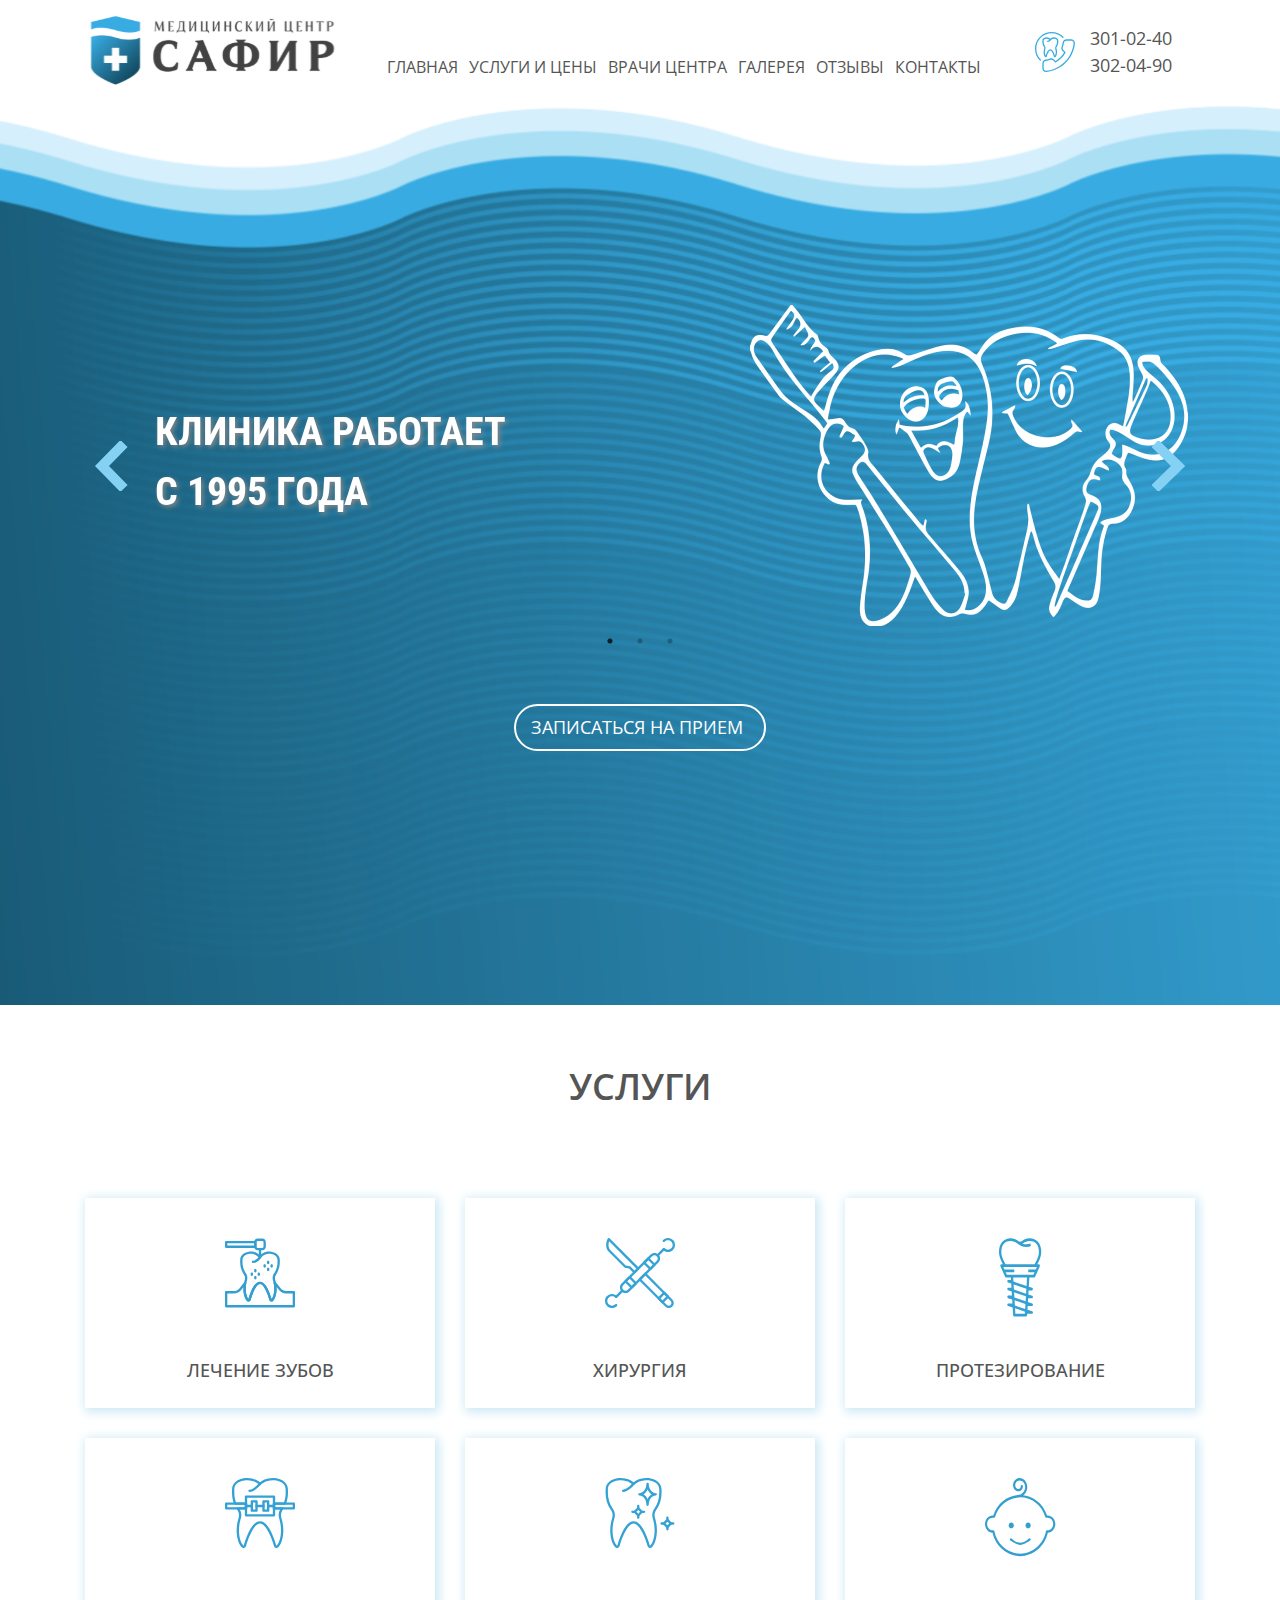
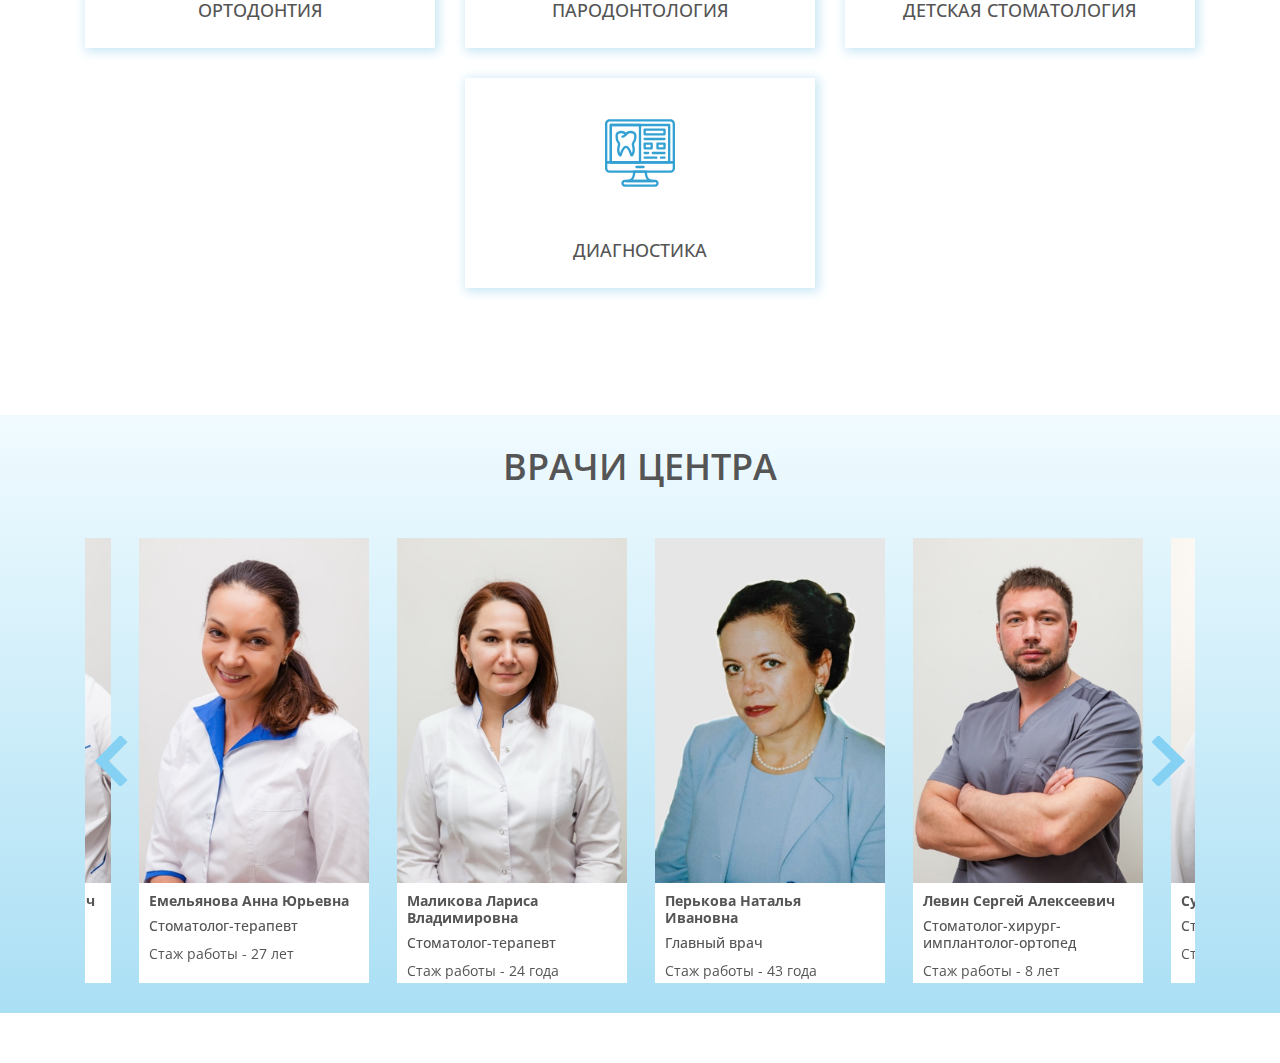
==== index.html @ 2263d725 "Файлы сайта Сафир" ====
<!DOCTYPE html>
<html lang="ru">
<head>
	<meta charset="UTF-8">
	<title>Главная</title>
	<meta name="viewport" content="width=device-width, initial-scale=1">
	<meta name="description" content="">
	<meta name="keywords" content="">
	<link rel="shortcut icon" type="image/x-icon" href="favicon.ico" />
	<!--Start Style -->
	<link rel="stylesheet" href="css/main.css">
	<!-- End Style -->
</head>
<body>
	<nav>
		<div class="yg_nav_top_wrapper">
			<div class="container">
				<div class="row">
					<div class="col-xl-3 col-md-12 col-sm-6">
						<div class="yg_top_logo_block"></div>
					</div>
					<div class="col-xl-7 offset-xl-0 col-lg-8 offset-lg-1 col-md-12">
						<div class="yg_top_menu responsive_menu text-center">
							<ul class="resp_ul">
								<li><a href="#">главная</a></li>
								<li><a href="#">услуги и цены</a></li>
								<li><a href="#">врачи центра</a></li>
								<li><a href="#">галерея</a></li>
								<li><a href="#">отзывы</a></li>
								<li><a href="#">контакты</a></li>
							</ul>
						</div>
					</div>
					<div class="col-xl-2 col-lg-3 offset-lg-0 col-md-4 offset-md-8 col-sm-6">
						<div class="yg_top_phone_block">
							<img class="menu_phone_img" src="img/phone_ico.svg" alt="phone_ico">
								<div class="phone_n">
									<a href="tel:+78123010240">301-02-40</a><br>
									<a href="tel:+78123020490">302-04-90</a>
								</div>							
						</div>
					</div>
				</div>
			</div>
		</div>
	</nav>
	<heder>	
		<div class="yg_heder_wrapper">			
		<div class="burger hidden"><span></span></div>
		<div class="yg_offer_wrapper">
				<div class="container">
					<div class="row">
					    <div class="col-12">
					        <div class="top_slider_wrapper">
					        	<div class="top_slider">
					        	    <!--slide1 start-->				                            
					        	        <div class="container">
					        	            <div class="row justify-content-center align-items-center">
					        	                <div class="col-lg-7 col-md-10">
					        	                    <div class="yg_main_title_box">
					        	                        <h1>клиника работает<br>с&nbsp;1995 года</h1>
					        	                    </div>
					        	                </div>
					        	                <div class="col-lg-5 col-md-4">
					        	                    <div class="gm_heder_img">
					        	                        <img src="img/slider/teeth_friends.png" alt="teeth_friends">
					        	                    </div>
					        	                </div>
					        	            </div>
					        	        </div>
					        	        <!--slide2 start-->				                            
					        	        <div class="container">
					        	            <div class="row justify-content-center align-items-center">
					        	                <div class="col-lg-7 col-md-10">
					        	                    <div class="yg_main_title_box ">
					        	                        <h1>Скидка 10% для пенсионеров на съемные акриловые протезы</h1>      
					        	                    </div>
					        	                </div>
					        	                <div class="col-lg-5 col-md-4">
					        	                    <div class="gm_heder_img">
					        	                        <img src="img/slider/happy_man.png" alt="happy man">
					        	                    </div>
					        	                </div>
					        	            </div>
					        	        </div>
					        	        <!--slide3 start-->				                            
					        	        <div class="container">
					        	            <div class="row justify-content-center align-items-center">
					        	                <div class="col-lg-5 col-md-10">
					        	                    <div class="yg_main_title_box ">
					        	                        <h1>БЕСПЛАТНЫЙ первичный прием<br> и&nbsp;консультация</h1>
					        	                        
					        	                    </div>
					        	                </div>
					        	                <div class="col-lg-7 col-md-4">
					        	                    <div class="gm_heder_img">
					        	                        <img src="img/slider/doc_pat.png" alt="doc & patient">
					        	                    </div>
					        	                </div>
					        	            </div>
					        	        </div>		   
					        	</div>
					        </div>
					    </div>
					</div>
					<div class="row justify-content-center mt-5">
						<div class="col-lg-4 justify-content-center col-md-12">
							<div class="yg_btn">записаться на прием</div>
						</div>
					</div>
				</div>
		</div>										
		</div>
	</heder>
	<section>
		<div class="yg_service_wrapper">
			<div class="container">
			<div class="yg_service_title text-center">
				<h2>услуги</h2>
			</div>
				<div class="row justify-content-center">
					<div class="col-lg-4 col-md-6 col-10 col-10">
						<div class="yg_service_item">
								<div class="yg_serv_img">
									<img src="img/dental-drill.svg" alt="treatment">
								</div>
								<div class="yg_serv_item_title">
									<h3>лечение зубов</h3>
								</div>
								<div class="yg_serv_list">
									<ul>
										<li>Лечение кариеса</li>
										<li>Лечение пульпита</li>
										<li>Лечение периодонтита</li>
									</ul>
								</div>
						</div>
					</div>
													
					<div class="col-lg-4 col-md-6 col-10">
						<div class="yg_service_item">
							<div class="yg_serv_img">
								<img src="img/dentist-tools.svg" alt="treatment">
							</div>
							<div class="yg_serv_item_title">
								<h3>хирургия</h3>
							</div>
							<div class="yg_serv_list">
								<ul>
									<li>Удаление</li>
									<li>Сложное удаление</li>
									<li>Лечение осложнений</li>
									<li>Подготовка к имплантации</li>
								</ul>
							</div>
						</div>
					</div>					
					<div class="col-lg-4 col-md-6 col-10">
						<div class="yg_service_item">
							<div class="yg_serv_img">
								<img src="img/implant.svg" alt="protez">
							</div>
							<div class="yg_serv_item_title">
								<h3>протезирование</h3>
							</div>
							<div class="yg_serv_list">
								<ul>
									<li>Имплантация</li>
									<li>Съемное протезирование</li>
									<li>Несьемное протезирование</li>
									<li>Коронки</li>
									<li>Виниры</li>
								</ul>
							</div>
						</div>
					</div>							
					<div class="col-lg-4 col-md-6 col-10">
						<div class="yg_service_item">
							<div class="yg_serv_img">
								<img src="img/braces.svg" alt="orto">
							</div>
							<div class="yg_serv_item_title">
								<h3>ортодонтия</h3>
							</div>
							<div class="yg_serv_list">
								<ul>
									<li>Брекет-системы</li>
									<li>Капы</li>
									<li>Элайнеры</li>
								</ul>
							</div>
						</div>
					</div>
					<div class="col-lg-4 col-md-6 col-10">
						<div class="yg_service_item">
							<div class="yg_serv_img">
								<img src="img/healthy-tooth.svg" alt="parodont">
							</div>
							<div class="yg_serv_item_title">
								<h3>пародонтология</h3>
							</div>
							<div class="yg_serv_list">
								<ul>
									<li>Чистка зубных отложений</li>
									<li>Лечение пародонтита</li>
									<li>Лечение пародонтоза</li>
									<li>Лечение гингивита</li>
								</ul>
							</div>
						</div>
					</div>
					<div class="col-lg-4 col-md-6 col-10">
						<div class="yg_service_item">
							<div class="yg_serv_img">
								<img src="img/baby.svg" alt="baby">
							</div>
							<div class="yg_serv_item_title">
								<h3>детская стоматология</h3>
							</div>
							<div class="yg_serv_list">
								<ul>
									<li>Лечение молочных зубов</li>
									<li>Лечение постоянных зубов</li>
									<li>Гигиена</li>
									<li>Профилактика кариеса</li>
								</ul>
							</div>
						</div>
					</div>
					<div class="col-lg-4 col-md-6 col-10">
						<div class="yg_service_item">
							<div class="yg_serv_img">
								<img src="img/computer.svg" alt="computer">
							</div>
							<div class="yg_serv_item_title">
								<h3>диагностика</h3>
							</div>
							<div class="yg_serv_list">
								<ul>
									<li>Ортопантомография</li>
									<li>Компьютерная томография</li>
									<li>Рентгенография</li>								
								</ul>
							</div>
						</div>
					</div>
				</div>
				
			</div>									
		</div>
	</section>
	<section>
		<div class="yg_team_wrapper">
			<div class="yg_team_title text-center">
			<h2>врачи центра</h2>
			</div>
			<div class="container">
				<div class="row">
					<div class="col">				
						<div class="team_slider">
							<div>
							<div class="doc_item">
								<div class="doc_img">
									<img src="img/doctors/PerkovaNI.jpg" alt="">
								</div>
								<div class="doc_description">
									<span><h5>Перькова Наталья Ивановна</h5></span>
									<span><h6>Главный врач</h6></span>
									<span>
										<p>Стаж работы - 43 года</p>
									</span>
								</div>
							</div>
						</div>
							<div>
								<div class="doc_item">
									<div class="doc_img">
										<img src="img/doctors/LevinSA.jpg" alt="">
									</div>
									<div class="doc_description">
										<span><h5>Левин Сергей Алексеевич</h5></span>
										<span><h6>Стоматолог-хирург-имплантолог-ортопед</h6></span>
										<span>
											<p>Стаж работы - 8 лет</p>
										</span>
									</div>
								</div>
							</div>
							<div>
								<div class="doc_item">
									<div class="doc_img">
										<img src="img/doctors/SuslonovaAY.jpg" alt="">
									</div>
									<div class="doc_description">
										<span><h5>Суслонова Анна Юрьевна</h5></span>
										<span><h6>Стоматолог-терапевт</h6></span>
										<span>
											<p>Стаж работы - 31 год</p>
										</span>
									</div>
								</div>
							</div>
							<div>
								<div class="doc_item">
									<div class="doc_img">
										<img src="img/doctors/MaleevaKS.jpg" alt="">
									</div>
									<div class="doc_description">
										<span><h5>Малеева Карина Сергеевна</h5></span>
										<span><h6>Стоматолог-терапевт детский</h6></span>
										<span>
											<p>Стаж работы - 7 лет</p>
										</span>
									</div>
								</div>
							</div>
							<div>
								<div class="doc_item">
									<div class="doc_img">
										<img src="img/doctors/GavrikOD.jpg" alt="">
									</div>
									<div class="doc_description">
										<span><h5>Гаврик Оксана Дмитриевна</h5></span>
										<span><h6>Стоматолог-терапевт-ортопед</h6></span>
										<span>
											<p>Стаж работы - 17 лет</p>
										</span>
									</div>
								</div>
							</div>
							<div>
								<div class="doc_item">
									<div class="doc_img">
										<img src="img/doctors/MarchenkoLI.jpg" alt="">
									</div>
									<div class="doc_description">
										<span><h5>Марченко Леонид Иванович</h5></span>
										<span><h6>Стоматолог-ортопед</h6></span>
										<span>
											<p>Стаж работы - 34 года</p>
										</span>
									</div>
								</div>
							</div>
							<div>
								<div class="doc_item">
									<div class="doc_img">
										<img src="img/doctors/MarchenkoTS.jpg" alt="">
									</div>
									<div class="doc_description">
										<span><h5>Марченко Татьяна Сергеевна</h5></span>
										<span><h6>Стоматолог-терапевт</h6></span>
										<span>
											<p>Стаж работы - 33 года</p>
										</span>
									</div>
								</div>
							</div>
							<div>
								<div class="doc_item">
									<div class="doc_img">
										<img src="img/doctors/SokolinskayaMM.jpg" alt="">
									</div>
									<div class="doc_description">
										<span><h5>Соколинская Маргарита Михайловна</h5></span>
										<span><h6>Стоматолог-терапевт</h6></span>
										<span>
											<p>Стаж работы - 18 лет</p>
										</span>
									</div>
								</div>
							</div>
							<div>
								<div class="doc_item">
									<div class="doc_img">
										<img src="img/doctors/ArbuzovAI.jpg" alt="">
									</div>
									<div class="doc_description">
										<span><h5>Арбузов Алексей Игоревич</h5></span>
										<span><h6>Стоматолог-хирург</h6></span>
										<span>
											<p>Стаж работы - 22 года</p>
										</span>
									</div>
								</div>
							</div>
							<div>
								<div class="doc_item">
									<div class="doc_img">
										<img src="img/doctors/EmelyanovaAY.jpg" alt="">
									</div>
									<div class="doc_description">
										<span><h5>Емельянова Анна Юрьевна</h5></span>
										<span><h6>Стоматолог-терапевт</h6></span>
										<span>
											<p>Стаж работы - 27 лет</p>
										</span>
									</div>
								</div>
							</div>
							<div>
								<div class="doc_item">
									<div class="doc_img">
										<img src="img/doctors/MalikovaLV.jpg" alt="">
									</div>
									<div class="doc_description">
										<span><h5>Маликова Лариса Владимировна</h5></span>
										<span><h6>Стоматолог-терапевт</h6></span>
										<span>
											<p>Стаж работы - 24 года</p>
										</span>
									</div>
								</div>
							</div>
						</div>
					</div>
				</div>
			</div>
		</div>
	</section>		
<!--JS start-->
<script src="js/jquery-3.4.1.min.js"></script>
<script src="js/jquery-migrate-1.2.1.min.js"></script>
<script src="js/slick.min.js"></script>
<script src="js/index.js"></script>
<!--JS end-->
</body>
</html>
---- css/main.css ----
@import url('https://fonts.googleapis.com/css?family=Open+Sans:400,800|Roboto+Condensed&display=swap&subset=cyrillic');
@import url("bootstrap.css");
@import url("animate.css");
@import url("slick.css");
@import url("slick-theme.css");
@import url("style.css");
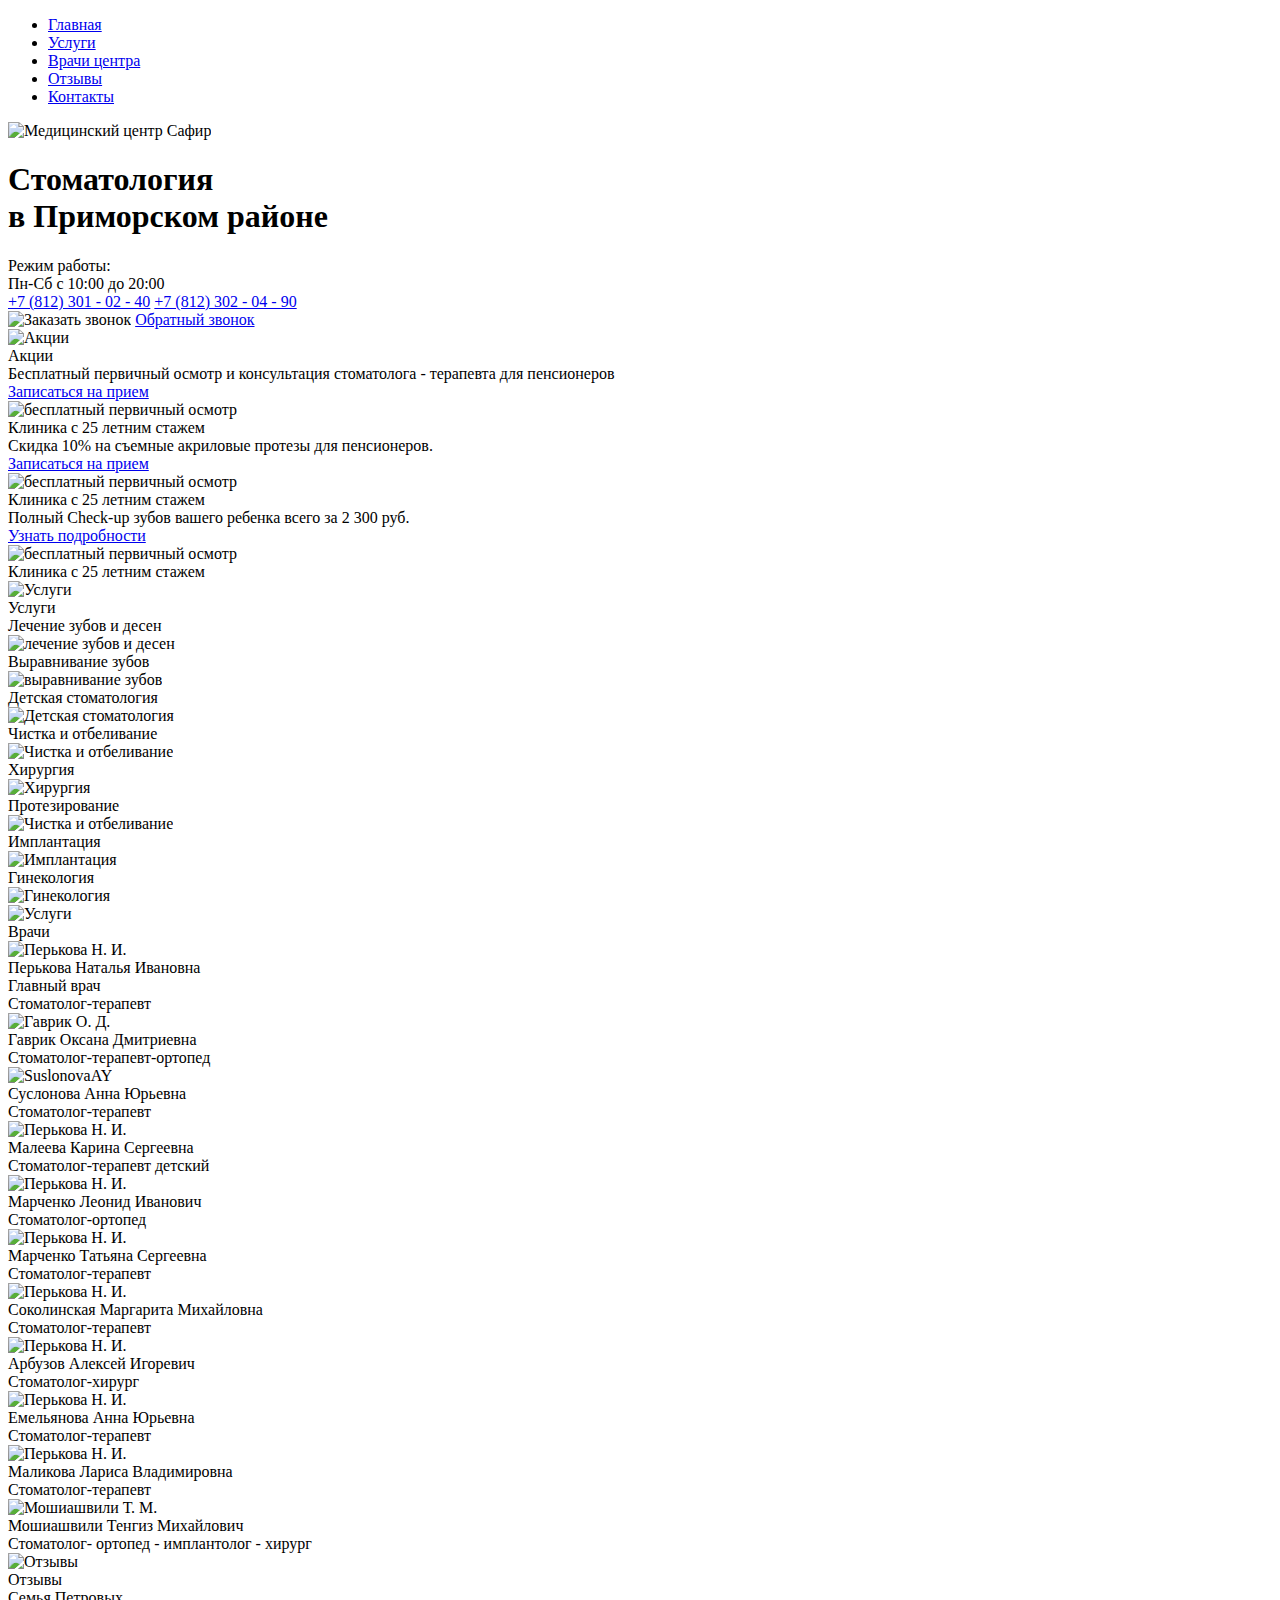
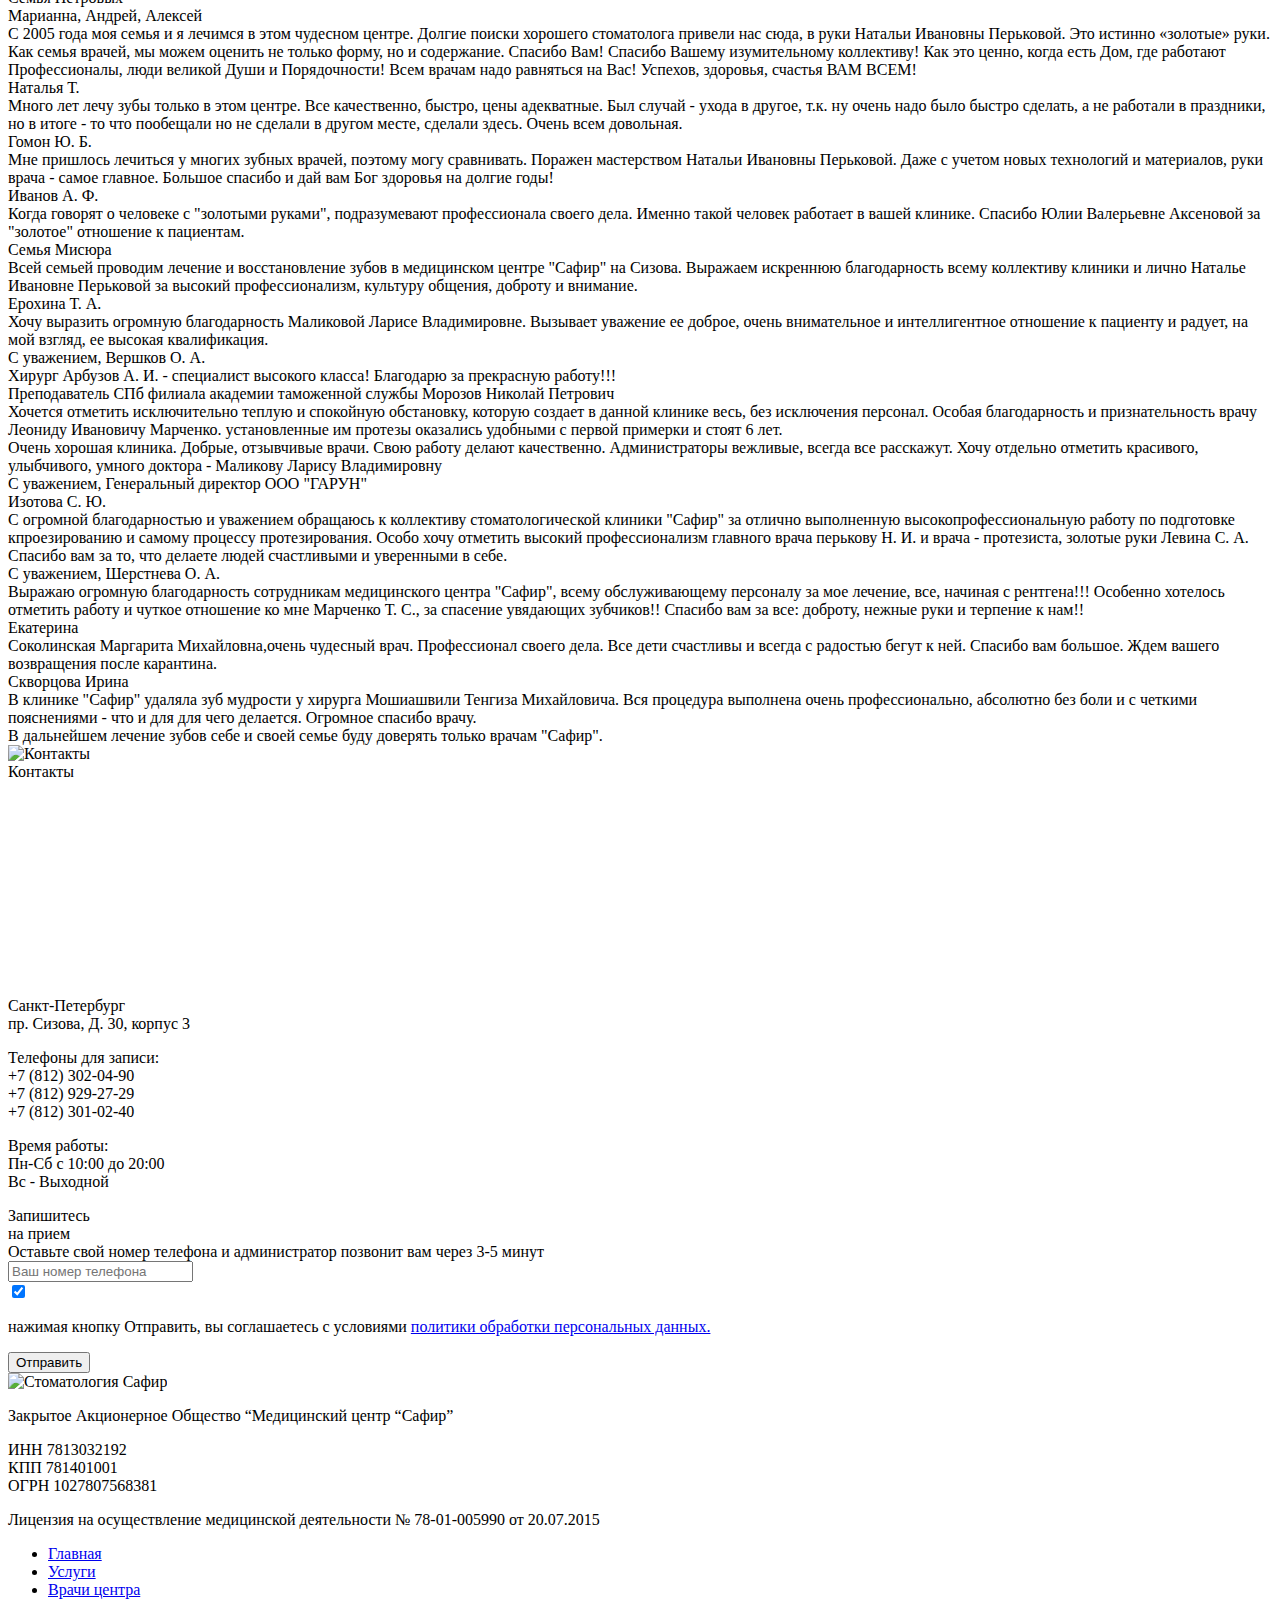
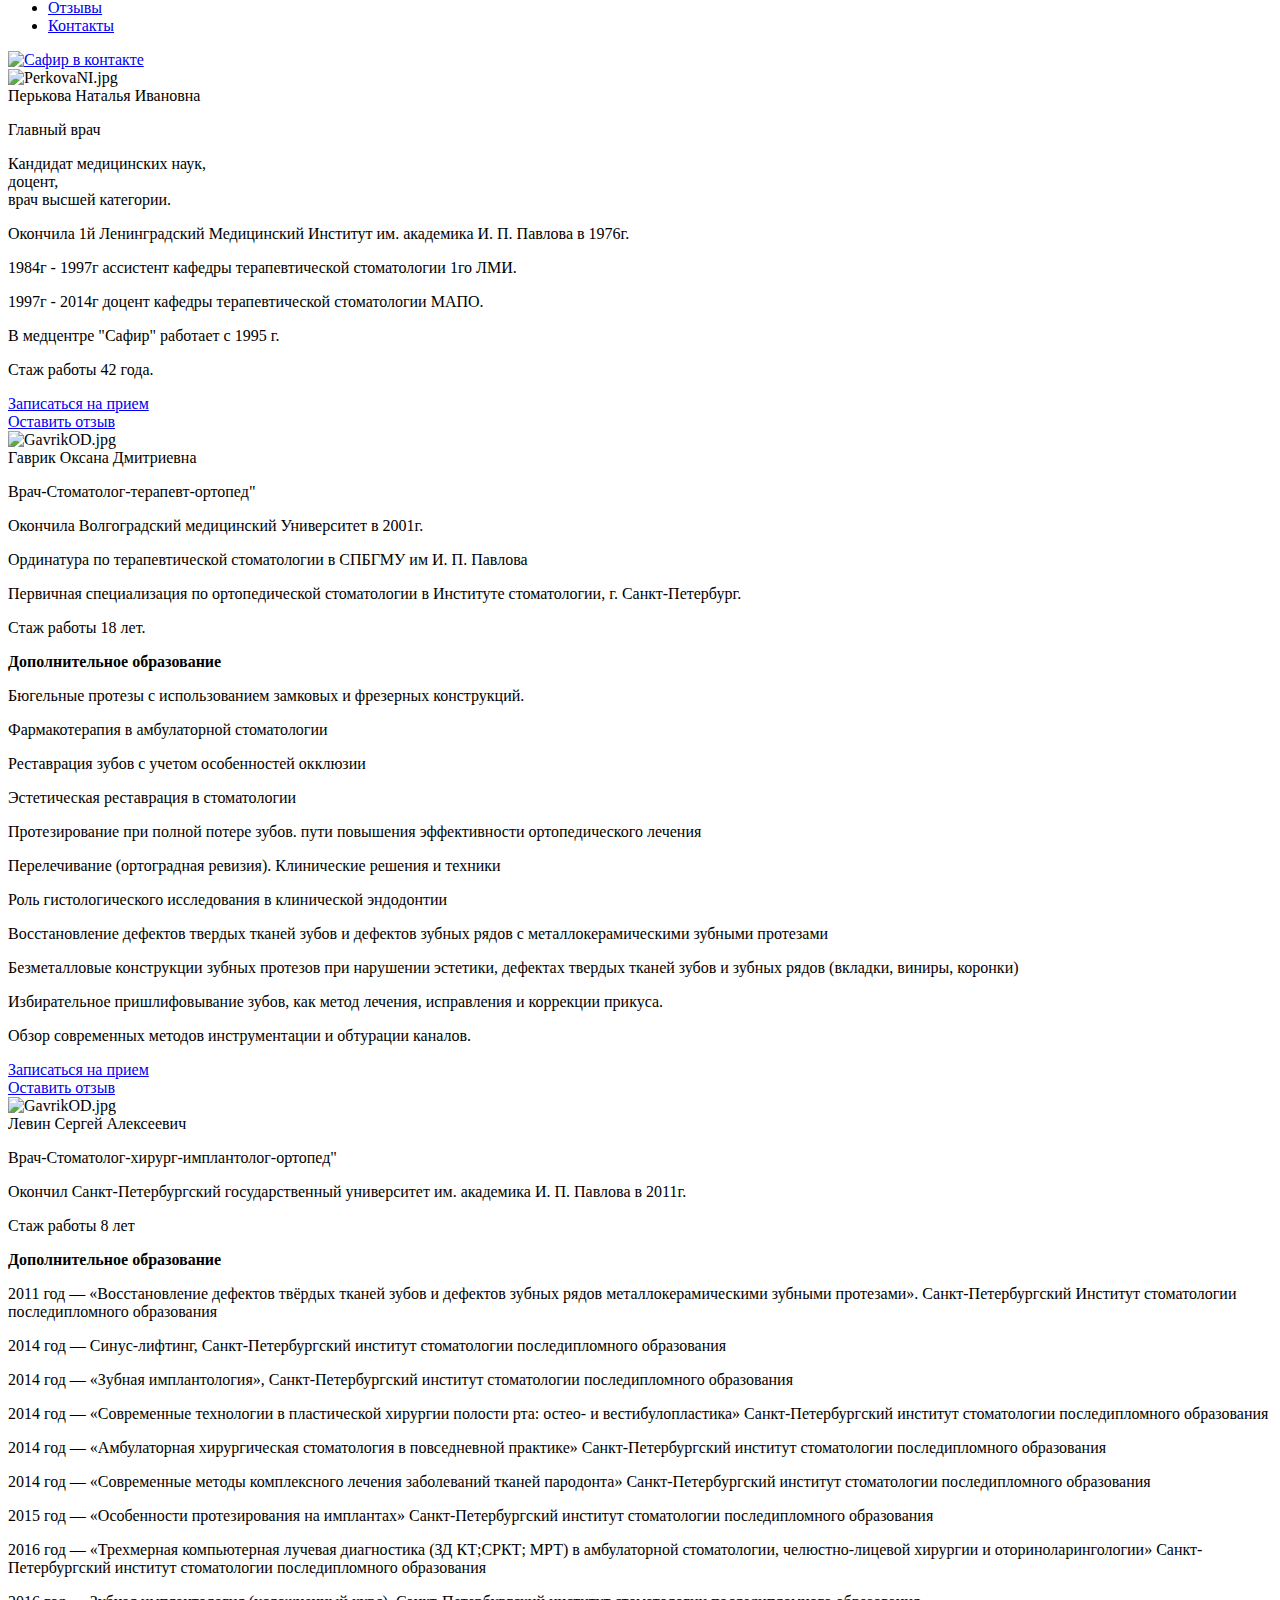
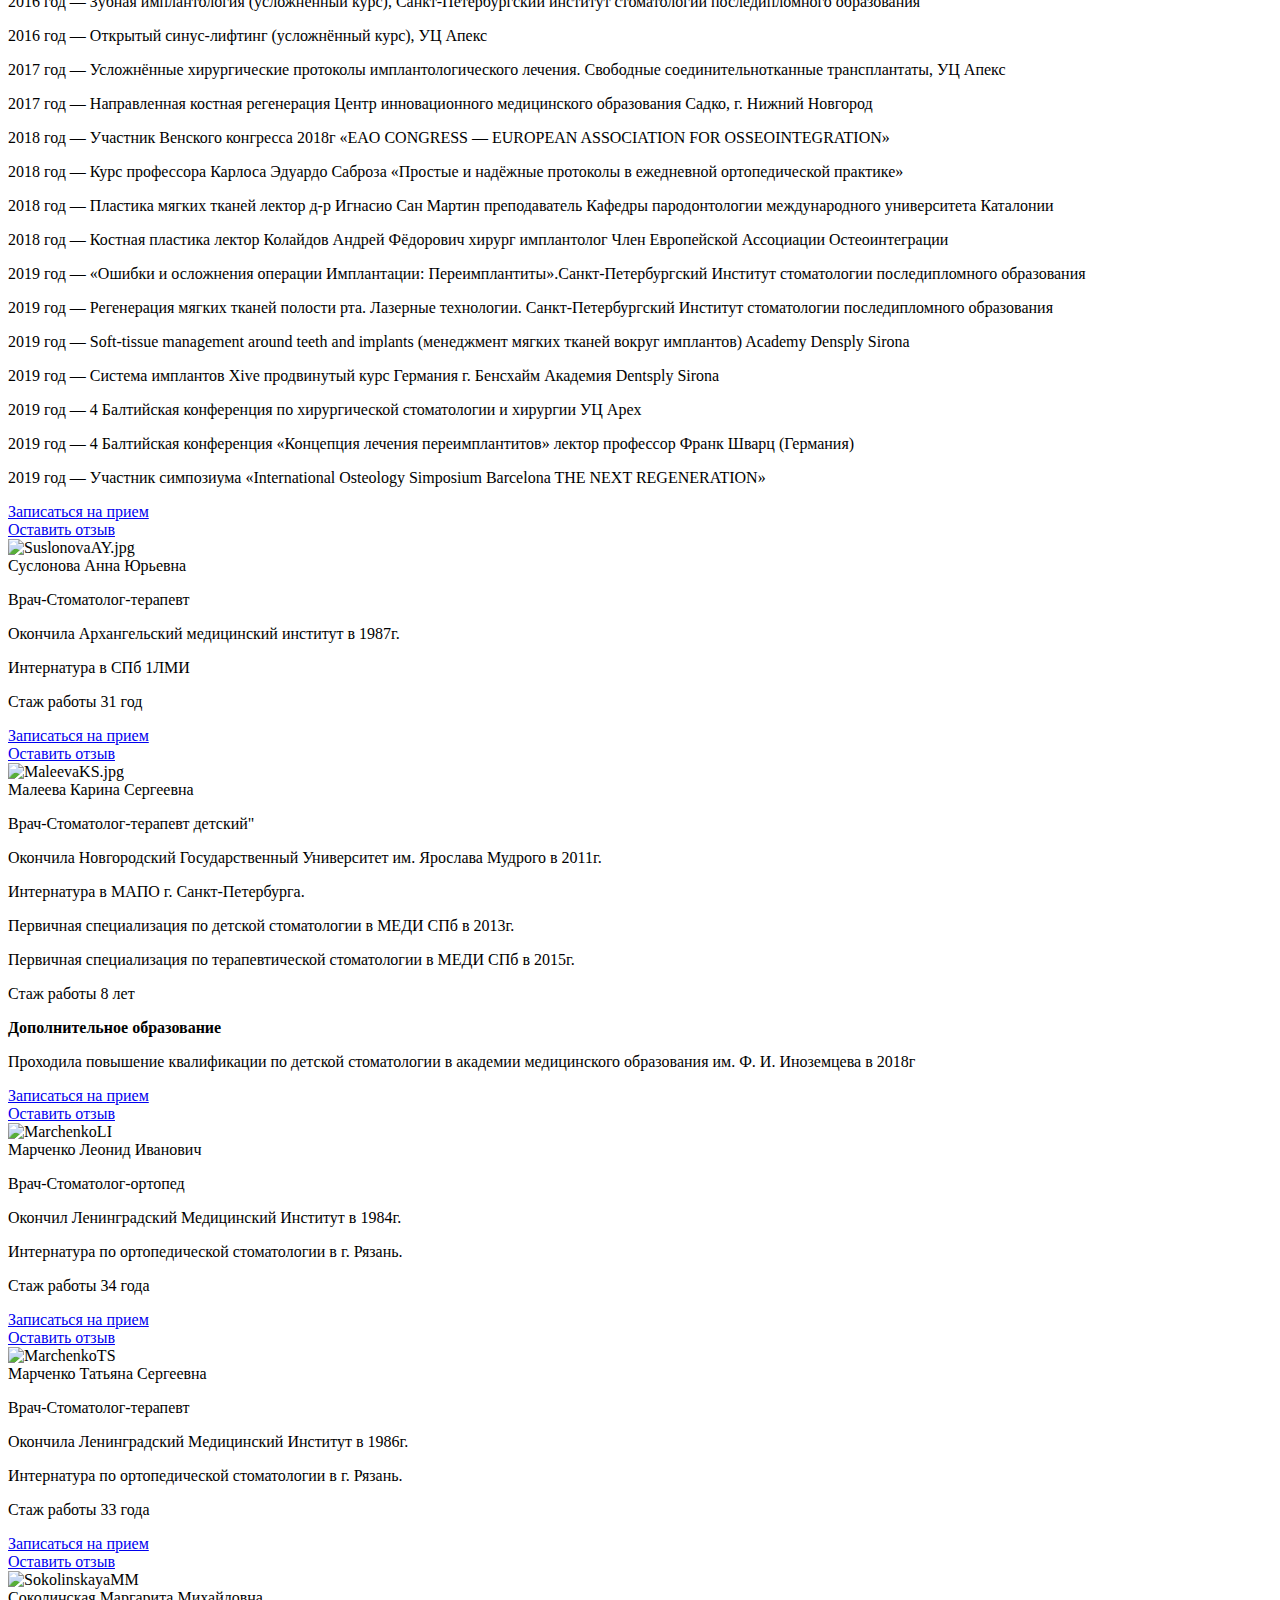
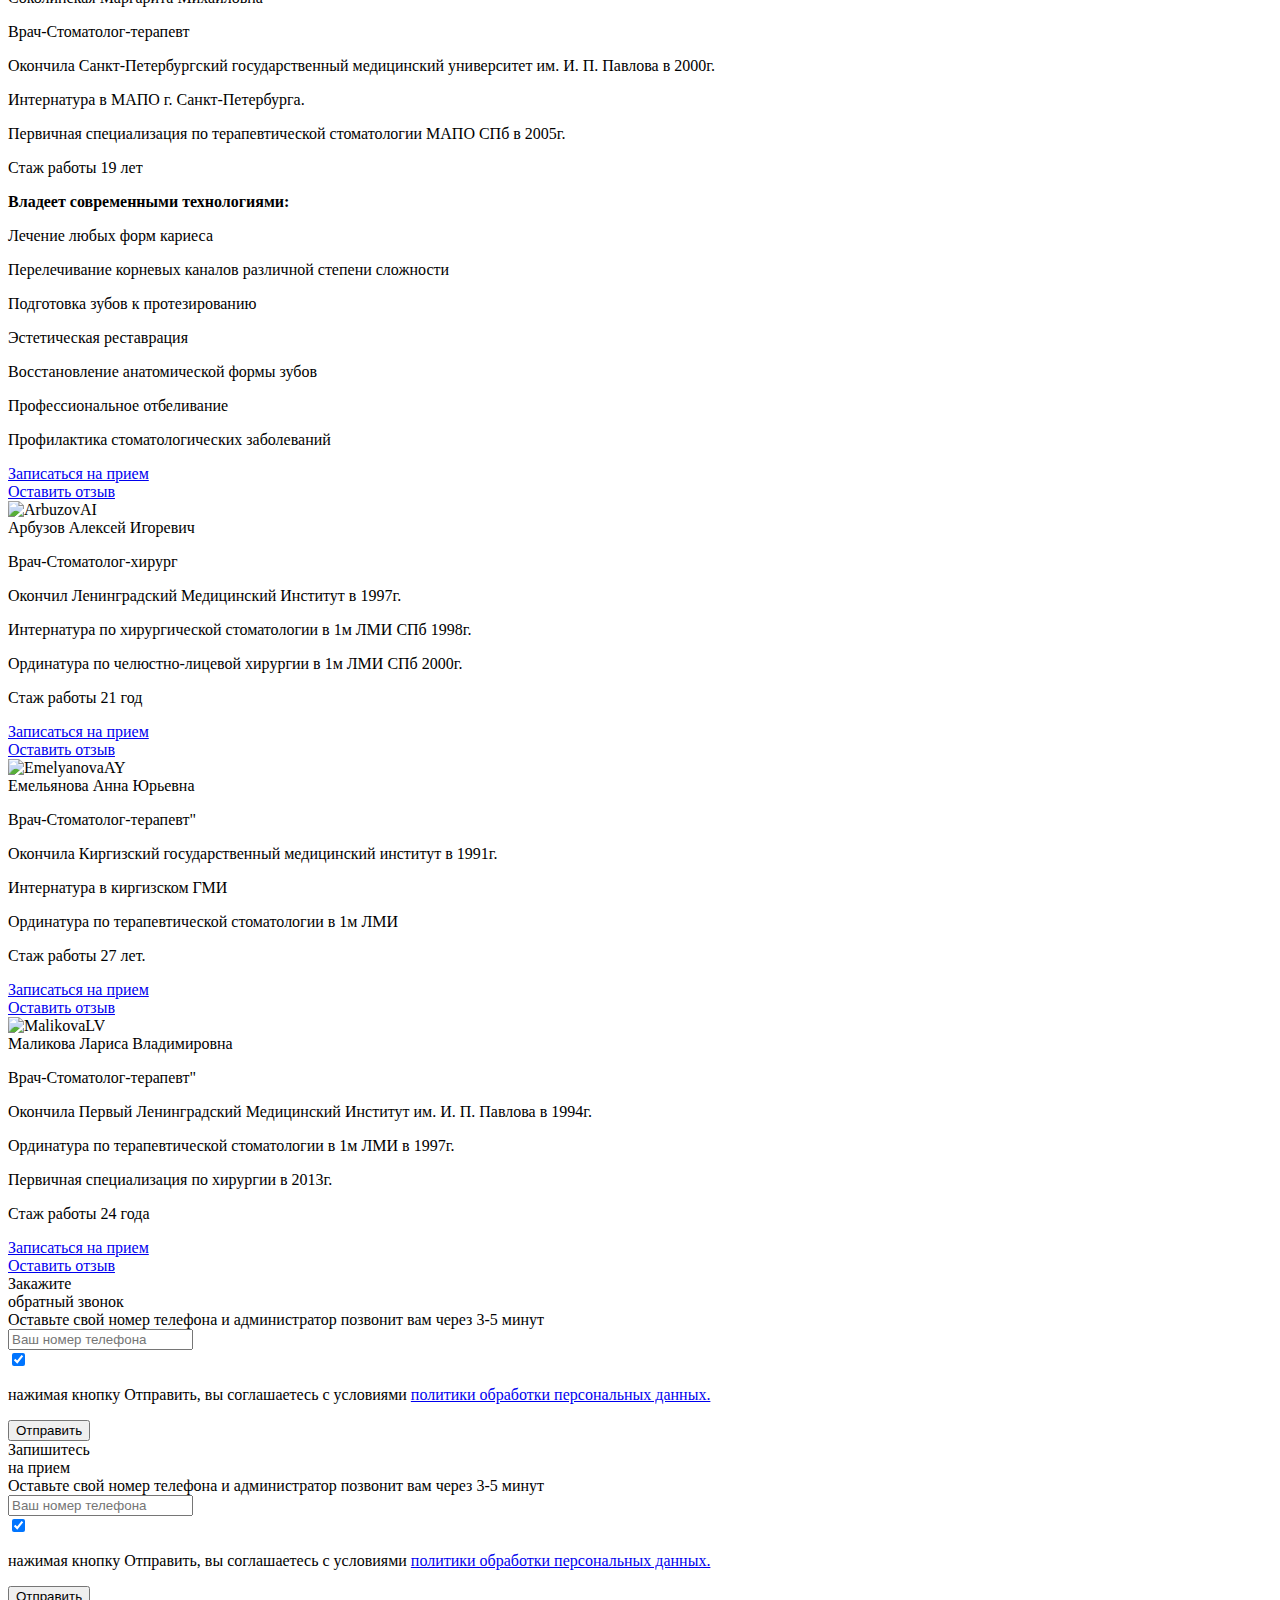
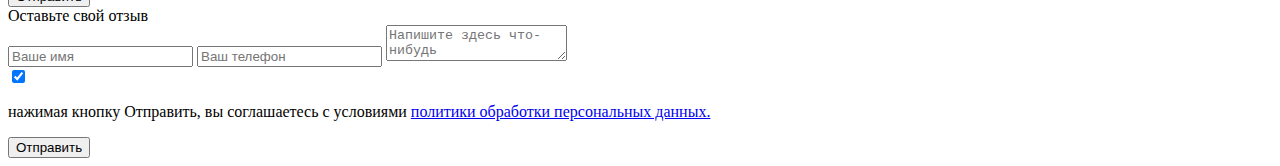
==== commit 454ab60e: "Add files via upload" ====
--- a/index.html
+++ b/index.html
@@ -1,428 +1,1378 @@
 <!DOCTYPE html>
 <html lang="ru">
+
 <head>
 	<meta charset="UTF-8">
-	<title>Главная</title>
+	<title>МЦ "Сафир" Главная</title>
 	<meta name="viewport" content="width=device-width, initial-scale=1">
-	<meta name="description" content="">
-	<meta name="keywords" content="">
+	<meta name="description"
+		content="сайт стоматологического центра Сафир. Любые виды стоматологических услуг в Приморском районе">
+	<meta name="keywords" content="стоматология, зубной врач, лечение зубов и десен">
+	<meta name="yandex-verification" content="ceb46bb71b4fa4ed" />
 	<link rel="shortcut icon" type="image/x-icon" href="favicon.ico" />
+	<link rel="canonical" href="http://www.medsafir.ru" />
 	<!--Start Style -->
-	<link rel="stylesheet" href="css/main.css">
+	<link rel="stylesheet" href="css/main.css?ver125">
 	<!-- End Style -->
+	<script src="https://api-maps.yandex.ru/2.1/?apikey=2a61b5b8-37aa-420f-8328-90ce4ab8f5e9&lang=ru_RU">
+	</script>
+
 </head>
+
 <body>
-	<nav>
-		<div class="yg_nav_top_wrapper">
+
+	<!--Preloader start-->
+	<div class="loaderArea">
+		<div class="loader"></div>
+	</div>
+	<!--Preloader end-->
+	<div id="my-page">
+		<a href="#my-menu" class="hamburger hamburger--emphatic">
+			<span class="hamburger-box">
+				<span class="hamburger-inner"></span>
+			</span>
+		</a>
+		<div id="my-header">
+			<nav id="my-menu">
+				<ul>
+					<li class="Selected"><a href="#my-page">Главная</a></li>
+					<li><a href="#service">Услуги</a></li>
+					<li><a href="#doctors">Врачи центра</a></li>
+					<li><a href="#testimonial">Отзывы</a></li>
+					<li><a href="#contacts">Контакты</a></li>
+				</ul>
+			</nav>
 			<div class="container">
-				<div class="row">
-					<div class="col-xl-3 col-md-12 col-sm-6">
-						<div class="yg_top_logo_block"></div>
-					</div>
-					<div class="col-xl-7 offset-xl-0 col-lg-8 offset-lg-1 col-md-12">
-						<div class="yg_top_menu responsive_menu text-center">
-							<ul class="resp_ul">
-								<li><a href="#">главная</a></li>
-								<li><a href="#">услуги и цены</a></li>
-								<li><a href="#">врачи центра</a></li>
-								<li><a href="#">галерея</a></li>
-								<li><a href="#">отзывы</a></li>
-								<li><a href="#">контакты</a></li>
-							</ul>
-						</div>
-					</div>
-					<div class="col-xl-2 col-lg-3 offset-lg-0 col-md-4 offset-md-8 col-sm-6">
-						<div class="yg_top_phone_block">
-							<img class="menu_phone_img" src="img/phone_ico.svg" alt="phone_ico">
-								<div class="phone_n">
-									<a href="tel:+78123010240">301-02-40</a><br>
-									<a href="tel:+78123020490">302-04-90</a>
-								</div>							
-						</div>
+				<div class="top-line">
+					<div class="logo-top">
+						<img src="img/logo.svg" alt="Медицинский центр Сафир">
+					</div>
+					<div class="descriptor">
+						<h1>
+							Стоматология<br>в Приморском районе
+						</h1>
+					</div>
+					<div class="workTime">Режим работы:<br> Пн-Сб с 10:00 до 20:00</div>
+					<div class="top-phone">
+						<a href="tel:+78123010240"><span>+7 (812) 301 - 02 - 40</span></a>
+						<a href="tel:+78123020490"><span>+7 (812) 302 - 04 - 90</span></a>
+					</div>
+					<div class="callBack_btn">
+						<span class="callBack_btn__ico">
+							<img src="img/phone-icon.svg" alt="Заказать звонок">
+						</span>
+						<a data-fancybox data-src="#popup-callback-window" href="javascript:;" class="callback">Обратный
+							звонок</a>
 					</div>
 				</div>
 			</div>
 		</div>
-	</nav>
-	<heder>	
-		<div class="yg_heder_wrapper">			
-		<div class="burger hidden"><span></span></div>
-		<div class="yg_offer_wrapper">
+		<div id="my-content">
+			<div class="row">
+				<!--<div class="container quarantine">
+					<div class="quarantine-info tc">
+						<p class="quarantine-info__title">
+							ВНИМАНИЕ!
+						</p>
+						<p>Уважаемые пациенты!</p>
+						<p>27 августа и 02 сентября 2020 г. медицинский центр работать не будет по техническим причинам.
+						</p>
+					</div>
+				</div>-->
+			</div>
+			<section id="offer" class="offer">
 				<div class="container">
 					<div class="row">
-					    <div class="col-12">
-					        <div class="top_slider_wrapper">
-					        	<div class="top_slider">
-					        	    <!--slide1 start-->				                            
-					        	        <div class="container">
-					        	            <div class="row justify-content-center align-items-center">
-					        	                <div class="col-lg-7 col-md-10">
-					        	                    <div class="yg_main_title_box">
-					        	                        <h1>клиника работает<br>с&nbsp;1995 года</h1>
-					        	                    </div>
-					        	                </div>
-					        	                <div class="col-lg-5 col-md-4">
-					        	                    <div class="gm_heder_img">
-					        	                        <img src="img/slider/teeth_friends.png" alt="teeth_friends">
-					        	                    </div>
-					        	                </div>
-					        	            </div>
-					        	        </div>
-					        	        <!--slide2 start-->				                            
-					        	        <div class="container">
-					        	            <div class="row justify-content-center align-items-center">
-					        	                <div class="col-lg-7 col-md-10">
-					        	                    <div class="yg_main_title_box ">
-					        	                        <h1>Скидка 10% для пенсионеров на съемные акриловые протезы</h1>      
-					        	                    </div>
-					        	                </div>
-					        	                <div class="col-lg-5 col-md-4">
-					        	                    <div class="gm_heder_img">
-					        	                        <img src="img/slider/happy_man.png" alt="happy man">
-					        	                    </div>
-					        	                </div>
-					        	            </div>
-					        	        </div>
-					        	        <!--slide3 start-->				                            
-					        	        <div class="container">
-					        	            <div class="row justify-content-center align-items-center">
-					        	                <div class="col-lg-5 col-md-10">
-					        	                    <div class="yg_main_title_box ">
-					        	                        <h1>БЕСПЛАТНЫЙ первичный прием<br> и&nbsp;консультация</h1>
-					        	                        
-					        	                    </div>
-					        	                </div>
-					        	                <div class="col-lg-7 col-md-4">
-					        	                    <div class="gm_heder_img">
-					        	                        <img src="img/slider/doc_pat.png" alt="doc & patient">
-					        	                    </div>
-					        	                </div>
-					        	            </div>
-					        	        </div>		   
-					        	</div>
-					        </div>
-					    </div>
-					</div>
-					<div class="row justify-content-center mt-5">
-						<div class="col-lg-4 justify-content-center col-md-12">
-							<div class="yg_btn">записаться на прием</div>
-						</div>
-					</div>
-				</div>
-		</div>										
+						<div class="col-md-2 col-sm-12">
+							<div class="section-title">
+								<img src="img/Offer-title.png" alt="Акции">
+							</div>
+							<div class="section-suptitle">Акции</div>
+						</div>
+						<div class="col-md-9 offset-md-1">
+							<div class="offer-slider wow bounceInUp" data-wow-delay="1s">
+								<div>
+									<div class="offer-slider__item">
+										<div class="offer-slider__item-descr">
+											<div class="offer-slider__item-title">
+												Бесплатный первичный осмотр и консультация cтоматолога - терапевта для
+												пенсионеров
+											</div>
+											<a data-fancybox data-src="#popup-booking-window" href="javascript:;"
+												class="docZapis offer-slider__item-btn">Записаться на прием</a>
+										</div>
+										<div class="offer-slider__item-img">
+											<img src="img/offer1.jpg" alt="бесплатный первичный осмотр">
+										</div>
+									</div>
+									<div class="offer-slider__line">
+										Клиника с 25 летним стажем
+									</div>
+								</div>
+								<div>
+									<div class="offer-slider__item">
+										<div class="offer-slider__item-descr">
+											<div class="offer-slider__item-title">
+												Скидка 10% на съемные акриловые протезы для пенсионеров.
+											</div>
+											<a data-fancybox data-src="#popup-booking-window" href="javascript:;"
+												class="docZapis offer-slider__item-btn">Записаться на прием</a>
+										</div>
+										<div class="offer-slider__item-img">
+											<img src="img/offer2.jpg" alt="бесплатный первичный осмотр">
+										</div>
+									</div>
+									<div class="offer-slider__line">
+										Клиника с 25 летним стажем
+									</div>
+								</div>
+								<div>
+									<div class="offer-slider__item">
+										<div class="offer-slider__item-descr">
+											<div class="offer-slider__item-title">
+												Полный Check-up зубов вашего ребенка всего за 2 300 руб.
+											</div>
+											<a href="childdent.html" class="docZapis offer-slider__item-btn">Узнать
+												подробности</a>
+										</div>
+										<div class="offer-slider__item-img">
+											<img src="img/offer3.jpg" alt="бесплатный первичный осмотр">
+										</div>
+									</div>
+									<div class="offer-slider__line">
+										Клиника с 25 летним стажем
+									</div>
+								</div>
+							</div>
+						</div>
+					</div>
+				</div>
+			</section>
+			<section id="service" class="service">
+				<div class="container container-white">
+					<div class="row">
+						<div class="col-md-2">
+							<div class="section-title">
+								<img src="img/Service-title.png" alt="Услуги">
+							</div>
+							<div class="section-suptitle">Услуги</div>
+						</div>
+						<div class="col-md-9 offset-md-1">
+							<div class="row">
+								<div class="col-md-4">
+									<div class="service__item service-big-vert wow bounceInUp" data-wow-offset="400">
+										<a href="therapy.html"></a>
+										<div class="service__item-title">
+											Лечение зубов и десен
+										</div>
+										<div class="service__item-icon">
+											<img src="img/therapy.svg" alt="лечение зубов и десен">
+										</div>
+									</div>
+								</div>
+								<div class="col-md-8">
+									<div class="row">
+										<div class="col-md-6">
+											<div class="service__item wow bounceInUp" data-wow-offset="400"
+												data-wow-delay=".5s">
+												<a href="ortodont.html" class="service-link"></a>
+												<div class="service__item-title">
+													Выравнивание зубов
+												</div>
+												<div class="service__item-icon">
+													<img src="img/ortodonty.svg" alt="выравнивание зубов">
+												</div>
+											</div>
+										</div>
+										<div class="col-md-6">
+											<div class="service__item wow bounceInUp" data-wow-offset="400"
+												data-wow-delay=".7s">
+												<a href="childdent.html" class="service-link"></a>
+												<div class="service__item-title">
+													Детская стоматология
+												</div>
+												<div class="service__item-icon">
+													<img src="img/baby.svg" alt="Детская стоматология">
+												</div>
+											</div>
+										</div>
+									</div>
+									<div class="row">
+										<div class="col-md-6">
+											<div class="service__item wow bounceInUp" data-wow-offset="300">
+												<a href="#" class="service-link"></a>
+												<div class="service__item-title">
+													Чистка и отбеливание
+												</div>
+												<div class="service__item-icon">
+													<img src="img/cleaning.svg" alt="Чистка и отбеливание">
+												</div>
+											</div>
+										</div>
+										<div class="col-md-6">
+											<div class="service__item wow bounceInUp" data-wow-offset="300"
+												data-wow-delay=".5s">
+												<a href="surgery.html" class="service-link"></a>
+												<div class="service__item-title">
+													Хирургия
+												</div>
+												<div class="service__item-icon">
+													<img src="img/surgery.svg" alt="Хирургия">
+												</div>
+											</div>
+										</div>
+									</div>
+								</div>
+							</div>
+							<div class="row">
+								<div class="col-md-4">
+									<div class="service__item wow bounceInUp" data-wow-offset="300">
+										<a href="protezirovanie.html" class="service-link"></a>
+										<div class="service__item-title">
+											Протезирование
+										</div>
+										<div class="service__item-icon">
+											<img src="img/protez.svg" alt="Чистка и отбеливание">
+										</div>
+									</div>
+								</div>
+								<div class="col-md-8">
+									<div class="service__item service-big-horiz wow bounceInUp" data-wow-offset="300"
+										data-wow-delay=".5s">
+										<a href="implant.html" class="service-link"></a>
+										<div class="service__item-title">
+											Имплантация
+										</div>
+										<div class="service__item-icon">
+											<img src="img/implant.svg" alt="Имплантация">
+										</div>
+									</div>
+								</div>
+							</div>
+							<div class="row">
+								<div class="col-12">
+									<div class="service__item service-big-horiz wow bounceInUp" data-wow-offset="300">
+										<a href="gynecology.html" class="service-link"></a>
+										<div class="service__item-title">
+											Гинекология
+										</div>
+										<div class="service__item-icon">
+											<img src="img/gynecology.svg" alt="Гинекология">
+										</div>
+									</div>
+								</div>
+							</div>
+						</div>
+					</div>
+				</div>
+			</section>
+			<section id="doctors" class="doctors">
+				<div class="square"></div>
+				<div class="container">
+					<div class="row">
+						<div class="col-md-2">
+							<div class="section-title">
+								<img src="img/Doctors-title.png" alt="Услуги">
+							</div>
+							<div class="section-suptitle">Врачи</div>
+						</div>
+						<div class="col-md-9 offset-md-1">
+							<div class="doc-slider">
+								<div class="wow fadeInUp" data-wow-offset="300">
+									<div class="doc-slider__item">
+										<a class="popup-doc" data-fancybox data-src="#popup-doc-Perkova"
+											href="javascript:;"></a>
+										<div class="layer-dark"></div>
+										<div class="doc-slider__item-img">
+											<img src="img/doctors/PerkovaNI.jpg" alt="Перькова Н. И.">
+										</div>
+										<div class="doc-slider__item-descr">
+											<div class="doc-slider__item-descr-title">
+												Перькова Наталья Ивановна
+											</div>
+											<div class="doc-slider__item-descr-text">
+												Главный врач<br>Стоматолог-терапевт<br>
+											</div>
+										</div>
+									</div>
+								</div>
+								<div class="wow fadeInUp" data-wow-offset="300" data-wow-delay=".5s">
+									<div class="doc-slider__item">
+										<a class="popup-doc" data-fancybox data-src="#popup-doc-Gavrik"
+											href="javascript:;"></a>
+										<div class="layer-dark"></div>
+										<div class="doc-slider__item-img">
+											<img src="img/doctors/GavrikOD.jpg" alt="Гаврик О. Д.">
+										</div>
+										<div class="doc-slider__item-descr">
+											<div class="doc-slider__item-descr-title">
+												Гаврик Оксана Дмитриевна
+											</div>
+											<div class="doc-slider__item-descr-text">
+												Стоматолог-терапевт-ортопед
+											</div>
+										</div>
+									</div>
+								</div>
+								<!--
+								<div class="wow fadeInUp" data-wow-offset="300" data-wow-delay="1s">
+									<div class="doc-slider__item">
+										<a class="popup-doc" data-fancybox data-src="#popup-doc-Levin"
+											href="javascript:;"></a>
+										<div class="layer-dark"></div>
+										<div class="doc-slider__item-img">
+											<img src="img/doctors/LevinSA.jpg" alt="Левин С. А.">
+										</div>
+										<div class="doc-slider__item-descr">
+											<div class="doc-slider__item-descr-title">
+												Левин Сергей Алексеевич
+											</div>
+											<div class="doc-slider__item-descr-text">
+												Стоматолог-хирург-имплантолог-ортопед
+											</div>
+										</div>
+									</div>
+								</div>
+								-->
+								<div>
+									<div class="doc-slider__item">
+										<a class="popup-doc" data-fancybox data-src="#popup-doc-Suslonova"
+											href="javascript:;"></a>
+										<div class="layer-dark"></div>
+										<div class="doc-slider__item-img">
+											<img src="img/doctors/SuslonovaAY.jpg" alt="SuslonovaAY">
+										</div>
+										<div class="doc-slider__item-descr">
+											<div class="doc-slider__item-descr-title">
+												Суслонова Анна Юрьевна
+											</div>
+											<div class="doc-slider__item-descr-text">
+												Стоматолог-терапевт
+											</div>
+										</div>
+									</div>
+								</div>
+								<div>
+									<div class="doc-slider__item">
+										<a class="popup-doc" data-fancybox data-src="#popup-doc-Maleeva"
+											href="javascript:;"></a>
+										<div class="layer-dark"></div>
+										<div class="doc-slider__item-img">
+											<img src="img/doctors/MaleevaKS.jpg" alt="Перькова Н. И.">
+										</div>
+										<div class="doc-slider__item-descr">
+											<div class="doc-slider__item-descr-title">
+												Малеева Карина Сергеевна
+											</div>
+											<div class="doc-slider__item-descr-text">
+												Стоматолог-терапевт детский
+											</div>
+										</div>
+									</div>
+								</div>
+								<div>
+									<div class="doc-slider__item">
+										<a class="popup-doc" data-fancybox data-src="#popup-doc-MarchenkoL"
+											href="javascript:;"></a>
+										<div class="layer-dark"></div>
+										<div class="doc-slider__item-img">
+											<img src="img/doctors/MarchenkoLI.jpg" alt="Перькова Н. И.">
+										</div>
+										<div class="doc-slider__item-descr">
+											<div class="doc-slider__item-descr-title">
+												Марченко Леонид Иванович
+											</div>
+											<div class="doc-slider__item-descr-text">
+												Стоматолог-ортопед
+											</div>
+										</div>
+									</div>
+								</div>
+								<div>
+									<div class="doc-slider__item">
+										<a class="popup-doc" data-fancybox data-src="#popup-doc-MarchenkoT"
+											href="javascript:;"></a>
+										<div class="layer-dark"></div>
+										<div class="doc-slider__item-img">
+											<img src="img/doctors/MarchenkoTS.jpg" alt="Перькова Н. И.">
+										</div>
+										<div class="doc-slider__item-descr">
+											<div class="doc-slider__item-descr-title">
+												Марченко Татьяна Сергеевна
+											</div>
+											<div class="doc-slider__item-descr-text">
+												Стоматолог-терапевт
+											</div>
+										</div>
+									</div>
+								</div>
+								<div>
+									<div class="doc-slider__item">
+										<a class="popup-doc" data-fancybox data-src="#popup-doc-Sokolinskaya"
+											href="javascript:;"></a>
+										<div class="layer-dark"></div>
+										<div class="doc-slider__item-img">
+											<img src="img/doctors/SokolinskayaMM.jpg" alt="Перькова Н. И.">
+										</div>
+										<div class="doc-slider__item-descr">
+											<div class="doc-slider__item-descr-title">
+												Соколинская Маргарита Михайловна
+											</div>
+											<div class="doc-slider__item-descr-text">
+												Стоматолог-терапевт
+											</div>
+										</div>
+									</div>
+								</div>
+								<div>
+									<div class="doc-slider__item">
+										<a class="popup-doc" data-fancybox data-src="#popup-doc-Arbuzov"
+											href="javascript:;"></a>
+										<div class="layer-dark"></div>
+										<div class="doc-slider__item-img">
+											<img src="img/doctors/ArbuzovAI.jpg" alt="Перькова Н. И.">
+										</div>
+										<div class="doc-slider__item-descr">
+											<div class="doc-slider__item-descr-title">
+												Арбузов Алексей Игоревич
+											</div>
+											<div class="doc-slider__item-descr-text">
+												Стоматолог-хирург
+											</div>
+										</div>
+									</div>
+								</div>
+								<div>
+									<div class="doc-slider__item">
+										<a class="popup-doc" data-fancybox data-src="#popup-doc-Emelyanova"
+											href="javascript:;"></a>
+										<div class="layer-dark"></div>
+										<div class="doc-slider__item-img">
+											<img src="img/doctors/EmelyanovaAY.jpg" alt="Перькова Н. И.">
+										</div>
+										<div class="doc-slider__item-descr">
+											<div class="doc-slider__item-descr-title">
+												Емельянова Анна Юрьевна
+											</div>
+											<div class="doc-slider__item-descr-text">
+												Стоматолог-терапевт
+											</div>
+										</div>
+									</div>
+								</div>
+								<div>
+									<div class="doc-slider__item">
+										<a class="popup-doc" data-fancybox data-src="#popup-doc-Malikova"
+											href="javascript:;"></a>
+										<div class="layer-dark"></div>
+										<div class="doc-slider__item-img">
+											<img src="img/doctors/MalikovaLV.jpg" alt="Перькова Н. И.">
+										</div>
+										<div class="doc-slider__item-descr">
+											<div class="doc-slider__item-descr-title">
+												Маликова Лариса Владимировна
+
+											</div>
+											<div class="doc-slider__item-descr-text">
+												Стоматолог-терапевт
+											</div>
+										</div>
+									</div>
+								</div>
+								<div>
+									<div class="doc-slider__item">
+										<a class="popup-doc" data-fancybox data-src="#popup-doc-Malikova"
+											href="javascript:;"></a>
+										<div class="layer-dark"></div>
+										<div class="doc-slider__item-img">
+											<img src="img/doctors/MoshiashviliTM.jpg" alt="Мошиашвили Т. М.">
+										</div>
+										<div class="doc-slider__item-descr">
+											<div class="doc-slider__item-descr-title">
+												Мошиашвили Тенгиз Михайлович
+
+											</div>
+											<div class="doc-slider__item-descr-text">
+												Стоматолог- ортопед - имплантолог - хирург
+											</div>
+										</div>
+									</div>
+								</div>
+							</div>
+						</div>
+					</div>
+				</div>
+			</section>
+			<section id="testimonial" class="testimonial">
+				<div class="container">
+					<div class="row">
+						<div class="col-md-2">
+							<div class="section-title">
+								<img src="img/Testimonial-title.png" alt="Отзывы">
+							</div>
+							<div class="section-suptitle suptitle-testimonial">Отзывы</div>
+						</div>
+						<div class="col-md-9 offset-md-1">
+							<div class="testimonial-slider">
+								<div class="wow bounceInRight" data-wow-offset="300">
+									<div class="testimonial-slider__item">
+										<div class="testimonial-slider__item-avatar wow fadeIn" data-wow-offset="400"
+											data-wow-delay="1s" style="background-image: url(../img/family-ico.svg);">
+										</div>
+										<div class="testimonial-slider__item-title">
+											Семья Петровых<br>Марианна, Андрей, Алексей
+										</div>
+										<div class="testimonial-slider__item-icon"></div>
+										<div class="testimonial-slider__item-text">
+											С 2005 года моя семья и я лечимся в этом чудесном центре. Долгие поиски
+											хорошего стоматолога привели нас сюда, в руки Натальи Ивановны Перьковой.
+											Это истинно «золотые» руки. Как семья врачей, мы можем оценить не только
+											форму, но и содержание. Спасибо Вам! Спасибо Вашему изумительному
+											коллективу! Как это ценно, когда есть Дом, где работают Профессионалы, люди
+											великой Души и Порядочности! Всем врачам надо равняться на Вас! Успехов,
+											здоровья, счастья ВАМ ВСЕМ!
+										</div>
+									</div>
+								</div>
+								<div class="wow bounceInRight" data-wow-offset="300" data-wow-delay=".2s">
+									<div class="testimonial-slider__item">
+										<div class="testimonial-slider__item-avatar wow fadeIn" data-wow-offset="400"
+											data-wow-delay="1.4s" style="background-image: url(../img/female-ico.svg);">
+										</div>
+										<div class="testimonial-slider__item-title">
+											Наталья Т.
+										</div>
+										<div class="testimonial-slider__item-icon"></div>
+										<div class="testimonial-slider__item-text">
+											Много лет лечу зубы только в этом центре. Все качественно, быстро, цены
+											адекватные. Был случай - ухода в другое, т.к. ну очень надо было быстро
+											сделать, а не работали в праздники, но в итоге - то что пообещали но не
+											сделали в другом месте, сделали здесь. Очень всем довольная.
+										</div>
+									</div>
+								</div>
+								<div class="wow bounceInRight" data-wow-offset="300" data-wow-delay=".4s">
+									<div class="testimonial-slider__item">
+										<div class="testimonial-slider__item-avatar wow fadeIn" data-wow-offset="400"
+											data-wow-delay="1.8s" style="background-image: url(../img/male-ico.svg);">
+										</div>
+										<div class="testimonial-slider__item-title">
+											Гомон Ю. Б.
+										</div>
+										<div class="testimonial-slider__item-icon"></div>
+										<div class="testimonial-slider__item-text">
+											Мне пришлось лечиться у многих зубных врачей, поэтому могу сравнивать.
+											Поражен мастерством Натальи Ивановны Перьковой. Даже с учетом новых
+											технологий и материалов, руки врача - самое главное. Большое спасибо и дай
+											вам Бог здоровья на долгие годы!
+										</div>
+									</div>
+								</div>
+								<div>
+									<div class="testimonial-slider__item">
+										<div class="testimonial-slider__item-avatar"
+											style="background-image: url(../img/male-ico.svg);"></div>
+										<div class="testimonial-slider__item-title">
+											Иванов А. Ф.
+										</div>
+										<div class="testimonial-slider__item-icon"></div>
+										<div class="testimonial-slider__item-text">
+											Когда говорят о человеке с "золотыми руками", подразумевают профессионала
+											своего дела. Именно такой человек работает в вашей клинике. Спасибо Юлии
+											Валерьевне Аксеновой за "золотое" отношение к пациентам.
+										</div>
+									</div>
+								</div>
+								<div>
+									<div class="testimonial-slider__item">
+										<div class="testimonial-slider__item-avatar"
+											style="background-image: url(../img/family-ico.svg);"></div>
+										<div class="testimonial-slider__item-title">
+											Семья Мисюра
+										</div>
+										<div class="testimonial-slider__item-icon"></div>
+										<div class="testimonial-slider__item-text">
+											Всей семьей проводим лечение и восстановление зубов в медицинском центре
+											"Сафир" на Сизова. Выражаем искреннюю благодарность всему коллективу клиники
+											и лично Наталье Ивановне Перьковой за высокий профессионализм, культуру
+											общения, доброту и внимание.
+										</div>
+									</div>
+								</div>
+								<div>
+									<div class="testimonial-slider__item">
+										<div class="testimonial-slider__item-avatar"
+											style="background-image: url(../img/female-ico.svg);"></div>
+										<div class="testimonial-slider__item-title">
+											Ерохина Т. А.
+										</div>
+										<div class="testimonial-slider__item-icon"></div>
+										<div class="testimonial-slider__item-text">
+											Хочу выразить огромную благодарность Маликовой Ларисе Владимировне. Вызывает
+											уважение ее доброе, очень внимательное и интеллигентное отношение к пациенту
+											и радует, на мой взгляд, ее высокая квалификация.
+										</div>
+									</div>
+								</div>
+								<div>
+									<div class="testimonial-slider__item">
+										<div class="testimonial-slider__item-avatar"
+											style="background-image: url(../img/male-ico.svg);"></div>
+										<div class="testimonial-slider__item-title">
+											С уважением, Вершков О. А.
+										</div>
+										<div class="testimonial-slider__item-icon"></div>
+										<div class="testimonial-slider__item-text">
+											Хирург Арбузов А. И. - специалист высокого класса! Благодарю за прекрасную
+											работу!!!
+										</div>
+									</div>
+								</div>
+								<div>
+									<div class="testimonial-slider__item">
+										<div class="testimonial-slider__item-avatar"
+											style="background-image: url(../img/male-ico.svg);"></div>
+										<div class="testimonial-slider__item-title">
+											Преподаватель СПб филиала академии таможенной службы Морозов Николай
+											Петрович
+										</div>
+										<div class="testimonial-slider__item-icon"></div>
+										<div class="testimonial-slider__item-text">
+											Хочется отметить исключительно теплую и спокойную обстановку, которую
+											создает в данной клинике весь, без исключения персонал. Особая благодарность
+											и признательность врачу Леониду Ивановичу Марченко. установленные им протезы
+											оказались удобными с первой примерки и стоят 6 лет.
+										</div>
+									</div>
+								</div>
+								<div>
+									<div class="testimonial-slider__item">
+										<div class="testimonial-slider__item-avatar"
+											style="background-image: url(../img/male-ico.svg);"></div>
+										<div class="testimonial-slider__item-title">
+
+										</div>
+										<div class="testimonial-slider__item-icon"></div>
+										<div class="testimonial-slider__item-text">
+											Очень хорошая клиника. Добрые, отзывчивые врачи. Свою работу делают
+											качественно. Администраторы вежливые, всегда все расскажут. Хочу отдельно
+											отметить красивого, улыбчивого, умного доктора - Маликову Ларису
+											Владимировну
+										</div>
+									</div>
+								</div>
+								<div>
+									<div class="testimonial-slider__item">
+										<div class="testimonial-slider__item-avatar"
+											style="background-image: url(../img/female-ico.svg);"></div>
+										<div class="testimonial-slider__item-title">
+											С уважением, Генеральный директор ООО "ГАРУН"<br>Изотова С. Ю.
+										</div>
+										<div class="testimonial-slider__item-icon"></div>
+										<div class="testimonial-slider__item-text">
+											С огромной благодарностью и уважением обращаюсь к коллективу
+											стоматологической клиники "Сафир" за отлично выполненную
+											высокопрофессиональную работу по подготовке кпроезированию и самому процессу
+											протезирования. Особо хочу отметить высокий профессионализм главного врача
+											перькову Н. И. и врача - протезиста, золотые руки Левина С. А. Спасибо вам
+											за то, что делаете людей счастливыми и уверенными в себе.
+										</div>
+									</div>
+								</div>
+								<div>
+									<div class="testimonial-slider__item">
+										<div class="testimonial-slider__item-avatar"
+											style="background-image: url(../img/female-ico.svg);"></div>
+										<div class="testimonial-slider__item-title">
+											С уважением, Шерстнева О. А.
+										</div>
+										<div class="testimonial-slider__item-icon"></div>
+										<div class="testimonial-slider__item-text">
+											Выражаю огромную благодарность сотрудникам медицинского центра "Сафир",
+											всему обслуживающему персоналу за мое лечение, все, начиная с рентгена!!!
+											Особенно хотелось отметить работу и чуткое отношение ко мне Марченко Т. С.,
+											за спасение увядающих зубчиков!! Спасибо вам за все: доброту, нежные руки и
+											терпение к нам!!
+										</div>
+									</div>
+								</div>
+								<div>
+									<div class="testimonial-slider__item">
+										<div class="testimonial-slider__item-avatar"
+											style="background-image: url(../img/female-ico.svg);"></div>
+										<div class="testimonial-slider__item-title">
+											Екатерина
+										</div>
+										<div class="testimonial-slider__item-icon"></div>
+										<div class="testimonial-slider__item-text">
+											Соколинская Маргарита Михайловна,очень чудесный врач. Профессионал своего
+											дела. Все дети счастливы и всегда с радостью бегут к ней. Спасибо вам
+											большое. Ждем вашего возвращения после карантина.
+										</div>
+									</div>
+								</div>
+								<div>
+									<div class="testimonial-slider__item">
+										<div class="testimonial-slider__item-avatar"
+											style="background-image: url(../img/female-ico.svg);"></div>
+										<div class="testimonial-slider__item-title">
+											Скворцова Ирина
+										</div>
+										<div class="testimonial-slider__item-icon"></div>
+										<div class="testimonial-slider__item-text">
+											В клинике "Сафир" удаляла зуб мудрости у хирурга Мошиашвили Тенгиза
+											Михайловича. Вся процедура выполнена очень профессионально, абсолютно без
+											боли и с четкими пояснениями - что и для для чего делается. Огромное спасибо
+											врачу.<br>В дальнейшем лечение зубов себе и своей семье буду доверять только
+											врачам "Сафир". </div>
+									</div>
+								</div>
+							</div>
+						</div>
+					</div>
+				</div>
+			</section>
+			<section id="contacts" class="contacts">
+				<div class="container">
+					<div class="row">
+						<div class="col-md-2">
+							<div class="section-title">
+								<img src="img/Contacts-title.png" alt="Контакты">
+							</div>
+							<div class="section-suptitle suptitle-contacts">Контакты</div>
+						</div>
+						<div class="col-md-9 offset-md-1 map-box">
+							<div id="map" class="wow fadeInDown" data-wow-offset="300"
+								style="width: 100%; height: 200px"></div>
+							<div class="col-lg-4 contacts__adress-box wow fadeInRight" data-wow-offset="300">
+								<p class="adress">
+									Санкт-Петербург<br>пр. Сизова, Д. 30, корпус 3
+								</p>
+								<p class="phones">
+									Телефоны для записи:<br>
+									+7 (812) 302-04-90<br>
+									+7 (812) 929-27-29<br>
+									+7 (812) 301-02-40
+								</p>
+								<p class="work-time">
+									Время работы:<br>
+									Пн-Сб с 10:00 до 20:00<br>
+									Вс - Выходной
+								</p>
+							</div>
+							<div class="row">
+								<div class="col-lg-5">
+									<div class="book-form wow fadeInUp" data-wow-offset="300">
+										<div class="book-form__title">
+											Запишитесь<br>на прием
+										</div>
+										<div class="book-form__subtitle">
+											Оставьте свой номер телефона и администратор позвонит вам через 3-5 минут
+										</div>
+										<form class="form1 booking_form">
+											<input type="hidden" name="formdata" value="Запись на прием">
+											<input type="text" name="phone" placeholder="Ваш номер телефона">
+											<div class="check">
+												<input type="checkbox" name="checkbox" checked>
+												<p class="checkbox-text">нажимая кнопку Отправить, вы соглашаетесь с
+													условиями <a href="politikaconf.pdf" download="">политики обработки
+														персональных данных.</a></p>
+											</div>
+											<div class="message"></div>
+											<button type="button" class="booking_form-btn">Отправить</button>
+										</form>
+									</div>
+								</div>
+							</div>
+						</div>
+					</div>
+				</div>
+			</section>
+			<footer id="footer" class="footer">
+				<div class="container">
+					<div class="row justify-content-center">
+						<div class="col-md-1">
+							<div class="bottom-logo">
+								<img src="img/logo.svg" alt="Стоматология Сафир">
+							</div>
+						</div>
+					</div>
+					<div class="row justify-content-between pt-3 ">
+						<div class="col-md-4">
+							<p>Закрытое Акционерное Общество “Медицинский центр “Сафир”</p>
+							<p>ИНН 7813032192<br>КПП 781401001<br>ОГРН 1027807568381
+							</p>
+							<p>Лицензия на осуществление медицинской деятельности
+								№ 78-01-005990 от 20.07.2015</p>
+						</div>
+						<div class="col-md-2">
+							<ul class="bottom-menu">
+								<li><a href="#my-page">Главная</a></li>
+								<li><a href="#service">Услуги</a></li>
+								<li><a href="#doctors">Врачи центра</a></li>
+								<li><a href="#testimonial">Отзывы</a></li>
+								<li><a href="#contacts">Контакты</a></li>
+							</ul>
+						</div>
+						<div class="col-md-1">
+							<div class="social">
+								<a href="https://vk.com/medsafir"><img src="img/vk.svg" alt="Сафир в контакте"></a>
+								<!-- <a href="https://www.facebook.com/med.center.safir/"><img src="img/facebook.svg"
+										alt="Сафир в facebook"></a> -->
+							</div>
+							<div class="copiright"></div>
+						</div>
+					</div>
+				</div>
+			</footer>
+			<div class="popup-doc-window" id="popup-doc-Perkova">
+				<div class="popup-doc-window-wrapper">
+					<div class="popup-doc-window__img">
+						<img src="img/doctors/PerkovaNI.jpg" alt="PerkovaNI.jpg">
+					</div>
+					<div class="popup-doc-window__title">
+						<div class="popup-doc-window__title-name">
+							Перькова Наталья Ивановна
+						</div>
+						<div class="popup-doc-window__title-job">
+							<p>Главный врач</p>
+							<p>Кандидат медицинских наук,<br>доцент,<br>врач высшей категории.</p>
+						</div>
+					</div>
+					<div class="popup-doc-window__descr">
+						<p>Окончила 1й Ленинградский Медицинский Институт им. академика И. П. Павлова в 1976г.</p>
+						<p>1984г - 1997г ассистент кафедры терапевтической стоматологии 1го ЛМИ.</p>
+						<p>1997г - 2014г доцент кафедры терапевтической стоматологии МАПО.</p>
+						<p>В медцентре "Сафир" работает с 1995 г.</p>
+						<p>Стаж работы 42 года.</p>
+					</div>
+					<div class="popup-doc-window__button-block">
+						<div>
+							<a data-fancybox data-src="#popup-booking-window" href="javascript:;"
+								class="docZapis">Записаться на прием</a>
+						</div>
+						<div>
+							<a data-fancybox data-src="#popup-testimonial-window" href="javascript:;"
+								class="docTestimon">Оставить отзыв</a>
+						</div>
+					</div>
+				</div>
+			</div>
+			<div class="popup-doc-window" id="popup-doc-Gavrik">
+				<div class="popup-doc-window-wrapper">
+					<div class="popup-doc-window__img">
+						<img src="img/doctors/GavrikOD.jpg" alt="GavrikOD.jpg">
+					</div>
+					<div class="popup-doc-window__title">
+						<div class="popup-doc-window__title-name">
+							Гаврик Оксана Дмитриевна
+						</div>
+						<div class="popup-doc-window__title-job">
+							<p>Врач-Стоматолог-терапевт-ортопед"</p>
+							<p>Окончила Волгоградский медицинский Университет в 2001г.</p>
+							<p>Ординатура по терапевтической стоматологии в СПБГМУ им И. П. Павлова</p>
+							<p>Первичная специализация по ортопедической стоматологии в Институте стоматологии, г.
+								Санкт-Петербург.</p>
+							<p>Стаж работы 18 лет.</p>
+						</div>
+					</div>
+					<div class="popup-doc-window__descr">
+						<span><b>Дополнительное образование</b></span>
+						<p>Бюгельные протезы с использованием замковых и фрезерных конструкций.</p>
+						<p>Фармакотерапия в амбулаторной стоматологии</p>
+						<p>Реставрация зубов с учетом особенностей окклюзии</p>
+						<p>Эстетическая реставрация в стоматологии</p>
+						<p>Протезирование при полной потере зубов. пути повышения эффективности ортопедического лечения
+						</p>
+						<p>Перелечивание (ортоградная ревизия). Клинические решения и техники</p>
+						<p>Роль гистологического исследования в клинической эндодонтии</p>
+						<p>Восстановление дефектов твердых тканей зубов и дефектов зубных рядов с металлокерамическими
+							зубными протезами</p>
+						<p>Безметалловые конструкции зубных протезов при нарушении эстетики, дефектах твердых тканей
+							зубов и зубных рядов (вкладки, виниры, коронки)</p>
+						<p>Избирательное пришлифовывание зубов, как метод лечения, исправления и коррекции прикуса.</p>
+						<p>Обзор современных методов инструментации и обтурации каналов.</p>
+					</div>
+					<div class="popup-doc-window__button-block">
+						<div>
+							<a data-fancybox data-src="#popup-booking-window" href="javascript:;"
+								class="docZapis">Записаться на прием</a>
+						</div>
+						<div>
+							<a data-fancybox data-src="#popup-testimonial-window" href="javascript:;"
+								class="docTestimon">Оставить отзыв</a>
+						</div>
+					</div>
+				</div>
+			</div>
+			<div class="popup-doc-window" id="popup-doc-Levin">
+				<div class="popup-doc-window-wrapper">
+					<div class="popup-doc-window__img">
+						<img src="img/doctors/LevinSA.jpg" alt="GavrikOD.jpg">
+					</div>
+					<div class="popup-doc-window__title">
+						<div class="popup-doc-window__title-name">
+							Левин Сергей Алексеевич
+						</div>
+						<div class="popup-doc-window__title-job">
+							<p>Врач-Стоматолог-хирург-имплантолог-ортопед"</p>
+							<p>Окончил Санкт-Петербургский государственный университет им. академика И. П. Павлова в
+								2011г.</p>
+							<p>Стаж работы 8 лет</p>
+						</div>
+					</div>
+					<div class="popup-doc-window__descr">
+						<span><b>Дополнительное образование</b></span>
+						<p>2011 год — «Восстановление дефектов твёрдых тканей зубов и дефектов зубных рядов
+							металлокерамическими зубными протезами». Санкт-Петербургский Институт стоматологии
+							последипломного образования</p>
+						<p>2014 год — Синус-лифтинг, Санкт-Петербургский институт стоматологии последипломного
+							образования</p>
+						<p>2014 год — «Зубная имплантология», Санкт-Петербургский институт стоматологии последипломного
+							образования</p>
+						<p>2014 год — «Современные технологии в пластической хирургии полости рта: остео- и
+							вестибулопластика» Санкт-Петербургский институт стоматологии последипломного образования</p>
+						<p>2014 год — «Амбулаторная хирургическая стоматология в повседневной практике»
+							Санкт-Петербургский институт стоматологии последипломного образования</p>
+						<p>2014 год — «Современные методы комплексного лечения заболеваний тканей пародонта»
+							Санкт-Петербургский институт стоматологии последипломного образования</p>
+						<p>2015 год — «Особенности протезирования на имплантах» Санкт-Петербургский институт
+							стоматологии последипломного образования</p>
+						<p>2016 год — «Трехмерная компьютерная лучевая диагностика (ЗД КТ;СРКТ; МРТ) в амбулаторной
+							стоматологии, челюстно-лицевой хирургии и оториноларингологии» Санкт-Петербургский институт
+							стоматологии последипломного образования</p>
+						<p>2016 год — Зубная имплантология (усложненный курс), Санкт-Петербургский институт стоматологии
+							последипломного образования</p>
+						<p>2016 год — Открытый синус-лифтинг (усложнённый курс), УЦ Апекс</p>
+						<p>2017 год — Усложнённые хирургические протоколы имплантологического лечения. Свободные
+							соединительнотканные трансплантаты, УЦ Апекс</p>
+						<p>2017 год — Направленная костная регенерация Центр инновационного медицинского образования
+							Садко, г. Нижний Новгород</p>
+						<p>2018 год — Участник Венского конгресса 2018г «EAO CONGRESS — EUROPEAN ASSOCIATION FOR
+							OSSEOINTEGRATION»</p>
+						<p>2018 год — Курс профессора Карлоса Эдуардо Саброза «Простые и надёжные протоколы в ежедневной
+							ортопедической практике»</p>
+						<p>2018 год — Пластика мягких тканей лектор д-р Игнасио Сан Мартин преподаватель Кафедры
+							пародонтологии международного университета Каталонии</p>
+						<p>2018 год — Костная пластика лектор Колайдов Андрей Фёдорович хирург имплантолог Член
+							Европейской Ассоциации Остеоинтеграции</p>
+						<p>2019 год — «Ошибки и осложнения операции Имплантации: Переимплантиты».Санкт-Петербургский
+							Институт стоматологии последипломного образования</p>
+						<p>2019 год — Регенерация мягких тканей полости рта. Лазерные технологии. Санкт-Петербургский
+							Институт стоматологии последипломного образования</p>
+						<p>2019 год — Soft-tissue management around teeth and implants (менеджмент мягких тканей вокруг
+							имплантов) Academy Densply Sirona</p>
+						<p>2019 год — Система имплантов Xive продвинутый курс Германия г. Бенсхайм Академия Dentsply
+							Sirona</p>
+						<p>2019 год — 4 Балтийская конференция по хирургической стоматологии и хирургии УЦ Apex</p>
+						<p>2019 год — 4 Балтийская конференция «Концепция лечения переимплантитов» лектор профессор
+							Франк Шварц (Германия)</p>
+						<p>2019 год — Участник симпозиума «International Osteology Simposium Barcelona THE NEXT
+							REGENERATION»</p>
+
+					</div>
+					<div class="popup-doc-window__button-block">
+						<div>
+							<a data-fancybox data-src="#popup-booking-window" href="javascript:;"
+								class="docZapis">Записаться на прием</a>
+						</div>
+						<div>
+							<a data-fancybox data-src="#popup-testimonial-window" href="javascript:;"
+								class="docTestimon">Оставить отзыв</a>
+						</div>
+					</div>
+				</div>
+			</div>
+			<div class="popup-doc-window" id="popup-doc-Suslonova">
+				<div class="popup-doc-window-wrapper">
+					<div class="popup-doc-window__img">
+						<img src="img/doctors/SuslonovaAY.jpg" alt="SuslonovaAY.jpg">
+					</div>
+					<div class="popup-doc-window__title">
+						<div class="popup-doc-window__title-name">
+							Суслонова Анна Юрьевна
+						</div>
+						<div class="popup-doc-window__title-job">
+							<p>Врач-Стоматолог-терапевт</p>
+							<p>Окончила Архангельский медицинский институт в 1987г.</p>
+							<p>Интернатура в СПб 1ЛМИ</p>
+							<p>Стаж работы 31 год</p>
+						</div>
+					</div>
+
+					<div class="popup-doc-window__button-block">
+						<div>
+							<a data-fancybox data-src="#popup-booking-window" href="javascript:;"
+								class="docZapis">Записаться на прием</a>
+						</div>
+						<div>
+							<a data-fancybox data-src="#popup-testimonial-window" href="javascript:;"
+								class="docTestimon">Оставить отзыв</a>
+						</div>
+					</div>
+				</div>
+			</div>
+			<div class="popup-doc-window" id="popup-doc-Maleeva">
+				<div class="popup-doc-window-wrapper">
+					<div class="popup-doc-window__img">
+						<img src="img/doctors/MaleevaKS.jpg" alt="MaleevaKS.jpg">
+					</div>
+					<div class="popup-doc-window__title">
+						<div class="popup-doc-window__title-name">
+							Малеева Карина Сергеевна
+						</div>
+						<div class="popup-doc-window__title-job">
+							<p>Врач-Стоматолог-терапевт детский"</p>
+							<p>Окончила Новгородский Государственный Университет им. Ярослава Мудрого в 2011г.</p>
+							<p>Интернатура в МАПО г. Санкт-Петербурга.</p>
+							<p>Первичная специализация по детской стоматологии в МЕДИ СПб в 2013г.</p>
+							<p>Первичная специализация по терапевтической стоматологии в МЕДИ СПб в 2015г.</p>
+							<p>Стаж работы 8 лет</p>
+						</div>
+					</div>
+					<div class="popup-doc-window__descr">
+						<span><b>Дополнительное образование</b></span>
+						<p>Проходила повышение квалификации по детской стоматологии в академии медицинского образования
+							им. Ф. И. Иноземцева в 2018г</p>
+					</div>
+					<div class="popup-doc-window__button-block">
+						<div>
+							<a data-fancybox data-src="#popup-booking-window" href="javascript:;"
+								class="docZapis">Записаться на прием</a>
+						</div>
+						<div>
+							<a data-fancybox data-src="#popup-testimonial-window" href="javascript:;"
+								class="docTestimon">Оставить отзыв</a>
+						</div>
+					</div>
+				</div>
+			</div>
+			<div class="popup-doc-window" id="popup-doc-MarchenkoL">
+				<div class="popup-doc-window-wrapper">
+					<div class="popup-doc-window__img">
+						<img src="img/doctors/MarchenkoLI.jpg" alt="MarchenkoLI">
+					</div>
+					<div class="popup-doc-window__title">
+						<div class="popup-doc-window__title-name">
+							Марченко Леонид Иванович
+						</div>
+						<div class="popup-doc-window__title-job">
+							<p>Врач-Стоматолог-ортопед</p>
+							<p>Окончил Ленинградский Медицинский Институт в 1984г.</p>
+							<p>Интернатура по ортопедической стоматологии в г. Рязань.</p>
+							<p>Стаж работы 34 года</p>
+						</div>
+					</div>
+
+					<div class="popup-doc-window__button-block">
+						<div>
+							<a data-fancybox data-src="#popup-booking-window" href="javascript:;"
+								class="docZapis">Записаться на прием</a>
+						</div>
+						<div>
+							<a data-fancybox data-src="#popup-testimonial-window" href="javascript:;"
+								class="docTestimon">Оставить отзыв</a>
+						</div>
+					</div>
+				</div>
+			</div>
+			<div class="popup-doc-window" id="popup-doc-MarchenkoT">
+				<div class="popup-doc-window-wrapper">
+					<div class="popup-doc-window__img">
+						<img src="img/doctors/MarchenkoTS.jpg" alt="MarchenkoTS">
+					</div>
+					<div class="popup-doc-window__title">
+						<div class="popup-doc-window__title-name">
+							Марченко Татьяна Сергеевна
+						</div>
+						<div class="popup-doc-window__title-job">
+							<p>Врач-Стоматолог-терапевт</p>
+							<p>Окончила Ленинградский Медицинский Институт в 1986г.</p>
+							<p>Интернатура по ортопедической стоматологии в г. Рязань.</p>
+							<p>Стаж работы 33 года</p>
+						</div>
+					</div>
+
+					<div class="popup-doc-window__button-block">
+						<div>
+							<a data-fancybox data-src="#popup-booking-window" href="javascript:;"
+								class="docZapis">Записаться на прием</a>
+						</div>
+						<div>
+							<a data-fancybox data-src="#popup-testimonial-window" href="javascript:;"
+								class="docTestimon">Оставить отзыв</a>
+						</div>
+					</div>
+				</div>
+			</div>
+			<div class="popup-doc-window" id="popup-doc-Sokolinskaya">
+				<div class="popup-doc-window-wrapper">
+					<div class="popup-doc-window__img">
+						<img src="img/doctors/SokolinskayaMM.jpg" alt="SokolinskayaMM">
+					</div>
+					<div class="popup-doc-window__title">
+						<div class="popup-doc-window__title-name">Соколинская Маргарита Михайловна
+						</div>
+						<div class="popup-doc-window__title-job">
+							<p>Врач-Стоматолог-терапевт</p>
+							<p>Окончила Санкт-Петербургский государственный медицинский университет им. И. П. Павлова в
+								2000г.</p>
+							<p>Интернатура в МАПО г. Санкт-Петербурга.</p>
+							<p>Первичная специализация по терапевтической стоматологии МАПО СПб в 2005г.</p>
+							<p>Стаж работы 19 лет</p>
+						</div>
+					</div>
+					<div class="popup-doc-window__descr">
+						<span><b>Владеет современными технологиями:</b></span>
+						<p>Лечение любых форм кариеса</p>
+						<p>Перелечивание корневых каналов различной степени сложности</p>
+						<p>Подготовка зубов к протезированию</p>
+						<p>Эстетическая реставрация</p>
+						<p>Восстановление анатомической формы зубов</p>
+						<p>Профессиональное отбеливание</p>
+						<p>Профилактика стоматологических заболеваний</p>
+					</div>
+					<div class="popup-doc-window__button-block">
+						<div>
+							<a data-fancybox data-src="#popup-booking-window" href="javascript:;"
+								class="docZapis">Записаться на прием</a>
+						</div>
+						<div>
+							<a data-fancybox data-src="#popup-testimonial-window" href="javascript:;"
+								class="docTestimon">Оставить отзыв</a>
+						</div>
+					</div>
+				</div>
+			</div>
+			<div class="popup-doc-window" id="popup-doc-Arbuzov">
+				<div class="popup-doc-window-wrapper">
+					<div class="popup-doc-window__img">
+						<img src="img/doctors/ArbuzovAI.jpg" alt="ArbuzovAI">
+					</div>
+					<div class="popup-doc-window__title">
+						<div class="popup-doc-window__title-name">Арбузов Алексей Игоревич
+						</div>
+						<div class="popup-doc-window__title-job">
+							<p>Врач-Стоматолог-хирург</p>
+							<p>Окончил Ленинградский Медицинский Институт в 1997г.</p>
+							<p>Интернатура по хирургической стоматологии в 1м ЛМИ СПб 1998г.</p>
+							<p>Ординатура по челюстно-лицевой хирургии в 1м ЛМИ СПб 2000г.</p>
+							<p>Стаж работы 21 год</p>
+						</div>
+					</div>
+					<div class="popup-doc-window__descr">
+
+					</div>
+					<div class="popup-doc-window__button-block">
+						<div>
+							<a data-fancybox data-src="#popup-booking-window" href="javascript:;"
+								class="docZapis">Записаться на прием</a>
+						</div>
+						<div>
+							<a data-fancybox data-src="#popup-testimonial-window" href="javascript:;"
+								class="docTestimon">Оставить отзыв</a>
+						</div>
+					</div>
+				</div>
+			</div>
+			<div class="popup-doc-window" id="popup-doc-Emelyanova">
+				<div class="popup-doc-window-wrapper">
+					<div class="popup-doc-window__img">
+						<img src="img/doctors/EmelyanovaAY.jpg" alt="EmelyanovaAY">
+					</div>
+					<div class="popup-doc-window__title">
+						<div class="popup-doc-window__title-name">Емельянова Анна Юрьевна
+						</div>
+						<div class="popup-doc-window__title-job">
+							<p>Врач-Стоматолог-терапевт"</p>
+							<p>Окончила Киргизский государственный медицинский институт в 1991г.</p>
+							<p>Интернатура в киргизском ГМИ</p>
+							<p>Ординатура по терапевтической стоматологии в 1м ЛМИ</p>
+							<p>Стаж работы 27 лет.</p>
+						</div>
+					</div>
+					<div class="popup-doc-window__descr">
+
+					</div>
+					<div class="popup-doc-window__button-block">
+						<div>
+							<a data-fancybox data-src="#popup-booking-window" href="javascript:;"
+								class="docZapis">Записаться на прием</a>
+						</div>
+						<div>
+							<a data-fancybox data-src="#popup-testimonial-window" href="javascript:;"
+								class="docTestimon">Оставить отзыв</a>
+						</div>
+					</div>
+				</div>
+			</div>
+			<div class="popup-doc-window" id="popup-doc-Malikova">
+				<div class="popup-doc-window-wrapper">
+					<div class="popup-doc-window__img">
+						<img src="img/doctors/MalikovaLV.jpg" alt="MalikovaLV">
+					</div>
+					<div class="popup-doc-window__title">
+						<div class="popup-doc-window__title-name">Маликова Лариса Владимировна
+						</div>
+						<div class="popup-doc-window__title-job">
+							<p>Врач-Стоматолог-терапевт"</p>
+							<p>Окончила Первый Ленинградский Медицинский Институт им. И. П. Павлова в 1994г.</p>
+							<p>Ординатура по терапевтической стоматологии в 1м ЛМИ в 1997г.</p>
+							<p>Первичная специализация по хирургии в 2013г.</p>
+							<p>Стаж работы 24 года</p>
+						</div>
+					</div>
+					<div class="popup-doc-window__descr">
+
+					</div>
+					<div class="popup-doc-window__button-block">
+						<div>
+							<a data-fancybox data-src="#popup-booking-window" href="javascript:;"
+								class="docZapis">Записаться на прием</a>
+						</div>
+						<div>
+							<a data-fancybox data-src="#popup-testimonial-window" href="javascript:;"
+								class="docTestimon">Оставить отзыв</a>
+						</div>
+					</div>
+				</div>
+			</div>
+
+			<!--Popup windows start-->
+
+			<div class="popup-callback-window" id="popup-callback-window">
+				<div class="book-form__title">
+					Закажите<br>обратный звонок
+				</div>
+				<div class="book-form__subtitle">
+					Оставьте свой номер телефона и администратор позвонит вам через 3-5 минут
+				</div>
+				<form class="callback_form">
+					<input type="hidden" name="formdata" value="Обратный звонок">
+					<input name="phone" type="text" placeholder="Ваш номер телефона">
+					<div class="check">
+						<input type="checkbox" name="checkbox" checked>
+						<p class="checkbox-text">нажимая кнопку Отправить, вы соглашаетесь с условиями <a
+								href="politikaconf.pdf" download="">политики обработки персональных данных.</a></p>
+					</div>
+					<div class="message"></div>
+					<button type="button" class="booking_form-btn">Отправить</button>
+				</form>
+			</div>
+			<div class="popup-booking-window" id="popup-booking-window">
+				<div class="book-form__title">
+					Запишитесь<br>на прием
+				</div>
+				<div class="book-form__subtitle">
+					Оставьте свой номер телефона и администратор позвонит вам через 3-5 минут
+				</div>
+				<form class="booking_form">
+					<input type="hidden" name="formdata" value="Запись на прием">
+					<input name="phone" type="text" placeholder="Ваш номер телефона">
+					<div class="check">
+						<input type="checkbox" name="checkbox" checked>
+						<p class="checkbox-text">нажимая кнопку Отправить, вы соглашаетесь с условиями <a
+								href="politikaconf.pdf" download="">политики обработки персональных данных.</a></p>
+					</div>
+					<div class="message"></div>
+					<button type="button" class="booking_form-btn">Отправить</button>
+				</form>
+			</div>
+			<div class="popup-testimonial-window" id="popup-testimonial-window">
+				<div class="book-form__title">
+					Оставьте свой отзыв
+				</div>
+				<form class="testimonial_form">
+					<input type="hidden" name="formdata" value="Отзыв с сайта">
+					<input name="name" type="text" placeholder="Ваше имя">
+					<input name="phone" type="text" placeholder="Ваш телефон">
+					<textarea name="text" placeholder="Напишите здесь что-нибудь"></textarea>
+					<div class="check">
+						<input type="checkbox" name="checkbox" checked>
+						<p class="checkbox-text">нажимая кнопку Отправить, вы соглашаетесь с условиями <a
+								href="politikaconf.pdf" download="">политики обработки персональных данных.</a></p>
+					</div>
+					<div class="message"></div>
+					<button type="button" class="testimonial_form-btn">Отправить</button>
+				</form>
+			</div>
+			<div id="popup-treatment-window" class="popup-treatment-window">
+				<div class="treatment-content">
+
+				</div>
+			</div>
+			<!--Popup windows end-->
 		</div>
-	</heder>
-	<section>
-		<div class="yg_service_wrapper">
-			<div class="container">
-			<div class="yg_service_title text-center">
-				<h2>услуги</h2>
-			</div>
-				<div class="row justify-content-center">
-					<div class="col-lg-4 col-md-6 col-10 col-10">
-						<div class="yg_service_item">
-								<div class="yg_serv_img">
-									<img src="img/dental-drill.svg" alt="treatment">
-								</div>
-								<div class="yg_serv_item_title">
-									<h3>лечение зубов</h3>
-								</div>
-								<div class="yg_serv_list">
-									<ul>
-										<li>Лечение кариеса</li>
-										<li>Лечение пульпита</li>
-										<li>Лечение периодонтита</li>
-									</ul>
-								</div>
-						</div>
-					</div>
-													
-					<div class="col-lg-4 col-md-6 col-10">
-						<div class="yg_service_item">
-							<div class="yg_serv_img">
-								<img src="img/dentist-tools.svg" alt="treatment">
-							</div>
-							<div class="yg_serv_item_title">
-								<h3>хирургия</h3>
-							</div>
-							<div class="yg_serv_list">
-								<ul>
-									<li>Удаление</li>
-									<li>Сложное удаление</li>
-									<li>Лечение осложнений</li>
-									<li>Подготовка к имплантации</li>
-								</ul>
-							</div>
-						</div>
-					</div>					
-					<div class="col-lg-4 col-md-6 col-10">
-						<div class="yg_service_item">
-							<div class="yg_serv_img">
-								<img src="img/implant.svg" alt="protez">
-							</div>
-							<div class="yg_serv_item_title">
-								<h3>протезирование</h3>
-							</div>
-							<div class="yg_serv_list">
-								<ul>
-									<li>Имплантация</li>
-									<li>Съемное протезирование</li>
-									<li>Несьемное протезирование</li>
-									<li>Коронки</li>
-									<li>Виниры</li>
-								</ul>
-							</div>
-						</div>
-					</div>							
-					<div class="col-lg-4 col-md-6 col-10">
-						<div class="yg_service_item">
-							<div class="yg_serv_img">
-								<img src="img/braces.svg" alt="orto">
-							</div>
-							<div class="yg_serv_item_title">
-								<h3>ортодонтия</h3>
-							</div>
-							<div class="yg_serv_list">
-								<ul>
-									<li>Брекет-системы</li>
-									<li>Капы</li>
-									<li>Элайнеры</li>
-								</ul>
-							</div>
-						</div>
-					</div>
-					<div class="col-lg-4 col-md-6 col-10">
-						<div class="yg_service_item">
-							<div class="yg_serv_img">
-								<img src="img/healthy-tooth.svg" alt="parodont">
-							</div>
-							<div class="yg_serv_item_title">
-								<h3>пародонтология</h3>
-							</div>
-							<div class="yg_serv_list">
-								<ul>
-									<li>Чистка зубных отложений</li>
-									<li>Лечение пародонтита</li>
-									<li>Лечение пародонтоза</li>
-									<li>Лечение гингивита</li>
-								</ul>
-							</div>
-						</div>
-					</div>
-					<div class="col-lg-4 col-md-6 col-10">
-						<div class="yg_service_item">
-							<div class="yg_serv_img">
-								<img src="img/baby.svg" alt="baby">
-							</div>
-							<div class="yg_serv_item_title">
-								<h3>детская стоматология</h3>
-							</div>
-							<div class="yg_serv_list">
-								<ul>
-									<li>Лечение молочных зубов</li>
-									<li>Лечение постоянных зубов</li>
-									<li>Гигиена</li>
-									<li>Профилактика кариеса</li>
-								</ul>
-							</div>
-						</div>
-					</div>
-					<div class="col-lg-4 col-md-6 col-10">
-						<div class="yg_service_item">
-							<div class="yg_serv_img">
-								<img src="img/computer.svg" alt="computer">
-							</div>
-							<div class="yg_serv_item_title">
-								<h3>диагностика</h3>
-							</div>
-							<div class="yg_serv_list">
-								<ul>
-									<li>Ортопантомография</li>
-									<li>Компьютерная томография</li>
-									<li>Рентгенография</li>								
-								</ul>
-							</div>
-						</div>
-					</div>
-				</div>
-				
-			</div>									
-		</div>
-	</section>
-	<section>
-		<div class="yg_team_wrapper">
-			<div class="yg_team_title text-center">
-			<h2>врачи центра</h2>
-			</div>
-			<div class="container">
-				<div class="row">
-					<div class="col">				
-						<div class="team_slider">
-							<div>
-							<div class="doc_item">
-								<div class="doc_img">
-									<img src="img/doctors/PerkovaNI.jpg" alt="">
-								</div>
-								<div class="doc_description">
-									<span><h5>Перькова Наталья Ивановна</h5></span>
-									<span><h6>Главный врач</h6></span>
-									<span>
-										<p>Стаж работы - 43 года</p>
-									</span>
-								</div>
-							</div>
-						</div>
-							<div>
-								<div class="doc_item">
-									<div class="doc_img">
-										<img src="img/doctors/LevinSA.jpg" alt="">
-									</div>
-									<div class="doc_description">
-										<span><h5>Левин Сергей Алексеевич</h5></span>
-										<span><h6>Стоматолог-хирург-имплантолог-ортопед</h6></span>
-										<span>
-											<p>Стаж работы - 8 лет</p>
-										</span>
-									</div>
-								</div>
-							</div>
-							<div>
-								<div class="doc_item">
-									<div class="doc_img">
-										<img src="img/doctors/SuslonovaAY.jpg" alt="">
-									</div>
-									<div class="doc_description">
-										<span><h5>Суслонова Анна Юрьевна</h5></span>
-										<span><h6>Стоматолог-терапевт</h6></span>
-										<span>
-											<p>Стаж работы - 31 год</p>
-										</span>
-									</div>
-								</div>
-							</div>
-							<div>
-								<div class="doc_item">
-									<div class="doc_img">
-										<img src="img/doctors/MaleevaKS.jpg" alt="">
-									</div>
-									<div class="doc_description">
-										<span><h5>Малеева Карина Сергеевна</h5></span>
-										<span><h6>Стоматолог-терапевт детский</h6></span>
-										<span>
-											<p>Стаж работы - 7 лет</p>
-										</span>
-									</div>
-								</div>
-							</div>
-							<div>
-								<div class="doc_item">
-									<div class="doc_img">
-										<img src="img/doctors/GavrikOD.jpg" alt="">
-									</div>
-									<div class="doc_description">
-										<span><h5>Гаврик Оксана Дмитриевна</h5></span>
-										<span><h6>Стоматолог-терапевт-ортопед</h6></span>
-										<span>
-											<p>Стаж работы - 17 лет</p>
-										</span>
-									</div>
-								</div>
-							</div>
-							<div>
-								<div class="doc_item">
-									<div class="doc_img">
-										<img src="img/doctors/MarchenkoLI.jpg" alt="">
-									</div>
-									<div class="doc_description">
-										<span><h5>Марченко Леонид Иванович</h5></span>
-										<span><h6>Стоматолог-ортопед</h6></span>
-										<span>
-											<p>Стаж работы - 34 года</p>
-										</span>
-									</div>
-								</div>
-							</div>
-							<div>
-								<div class="doc_item">
-									<div class="doc_img">
-										<img src="img/doctors/MarchenkoTS.jpg" alt="">
-									</div>
-									<div class="doc_description">
-										<span><h5>Марченко Татьяна Сергеевна</h5></span>
-										<span><h6>Стоматолог-терапевт</h6></span>
-										<span>
-											<p>Стаж работы - 33 года</p>
-										</span>
-									</div>
-								</div>
-							</div>
-							<div>
-								<div class="doc_item">
-									<div class="doc_img">
-										<img src="img/doctors/SokolinskayaMM.jpg" alt="">
-									</div>
-									<div class="doc_description">
-										<span><h5>Соколинская Маргарита Михайловна</h5></span>
-										<span><h6>Стоматолог-терапевт</h6></span>
-										<span>
-											<p>Стаж работы - 18 лет</p>
-										</span>
-									</div>
-								</div>
-							</div>
-							<div>
-								<div class="doc_item">
-									<div class="doc_img">
-										<img src="img/doctors/ArbuzovAI.jpg" alt="">
-									</div>
-									<div class="doc_description">
-										<span><h5>Арбузов Алексей Игоревич</h5></span>
-										<span><h6>Стоматолог-хирург</h6></span>
-										<span>
-											<p>Стаж работы - 22 года</p>
-										</span>
-									</div>
-								</div>
-							</div>
-							<div>
-								<div class="doc_item">
-									<div class="doc_img">
-										<img src="img/doctors/EmelyanovaAY.jpg" alt="">
-									</div>
-									<div class="doc_description">
-										<span><h5>Емельянова Анна Юрьевна</h5></span>
-										<span><h6>Стоматолог-терапевт</h6></span>
-										<span>
-											<p>Стаж работы - 27 лет</p>
-										</span>
-									</div>
-								</div>
-							</div>
-							<div>
-								<div class="doc_item">
-									<div class="doc_img">
-										<img src="img/doctors/MalikovaLV.jpg" alt="">
-									</div>
-									<div class="doc_description">
-										<span><h5>Маликова Лариса Владимировна</h5></span>
-										<span><h6>Стоматолог-терапевт</h6></span>
-										<span>
-											<p>Стаж работы - 24 года</p>
-										</span>
-									</div>
-								</div>
-							</div>
-						</div>
-					</div>
-				</div>
-			</div>
-		</div>
-	</section>		
-<!--JS start-->
-<script src="js/jquery-3.4.1.min.js"></script>
-<script src="js/jquery-migrate-1.2.1.min.js"></script>
-<script src="js/slick.min.js"></script>
-<script src="js/index.js"></script>
-<!--JS end-->
+	</div>
+
+	<!-- Yandex.Metrika counter -->
+	<script>
+		(function (d, w, c) {
+			(w[c] = w[c] || []).push(function () {
+				try {
+					w.yaCounter50208097 = new Ya.Metrika2({
+						id: 50208097,
+						clickmap: true,
+						trackLinks: true,
+						accurateTrackBounce: true,
+						webvisor: true
+					});
+				} catch (e) {}
+			});
+
+			var n = d.getElementsByTagName("script")[0],
+				s = d.createElement("script"),
+				f = function () {
+					n.parentNode.insertBefore(s, n);
+				};
+			s.type = "text/javascript";
+			s.async = true;
+			s.src = "https://mc.yandex.ru/metrika/tag.js";
+
+			if (w.opera == "[object Opera]") {
+				d.addEventListener("DOMContentLoaded", f, false);
+			} else {
+				f();
+			}
+		})(document, window, "yandex_metrika_callbacks2");
+	</script>
+	<noscript>
+		<div><img src="https://mc.yandex.ru/watch/50208097" style="position:absolute; left:-9999px;" alt="" /></div>
+	</noscript>
+	<!-- /Yandex.Metrika counter -->
+
+	<!--JS start-->
+	<script>
+		ymaps.ready(init);
+
+		function init() {
+			var myMap = new ymaps.Map('map', {
+					center: [60.013731, 30.274788],
+					controls: ['smallMapDefaultSet'],
+					zoom: 18
+				}),
+
+
+				myPlacemark3 = new ymaps.Placemark([60.013731, 30.274788], {
+					balloonContent: 'МЦ "САФИР"'
+				}, {
+					iconLayout: 'default#image',
+					iconImageHref: 'img/logo.svg',
+					iconImageSize: [145, 28],
+					iconImageOffset: [-30, -43]
+				});
+
+			myMap.geoObjects.add(myPlacemark3);
+		}
+	</script>
+	<script src="js/jquery-3.4.1.min.js"></script>
+	<script src="js/jquery.mask.js"></script>
+	<script src="js/jquery.fancybox.min.js"></script>
+	<script src="js/mmenu.js"></script>
+	<script src="js/slick.min.js"></script>
+	<script src="js/wow.min.js"></script>
+	<script src="js/index.js"></script>
+	<!--JS end-->
 </body>
+
 </html>